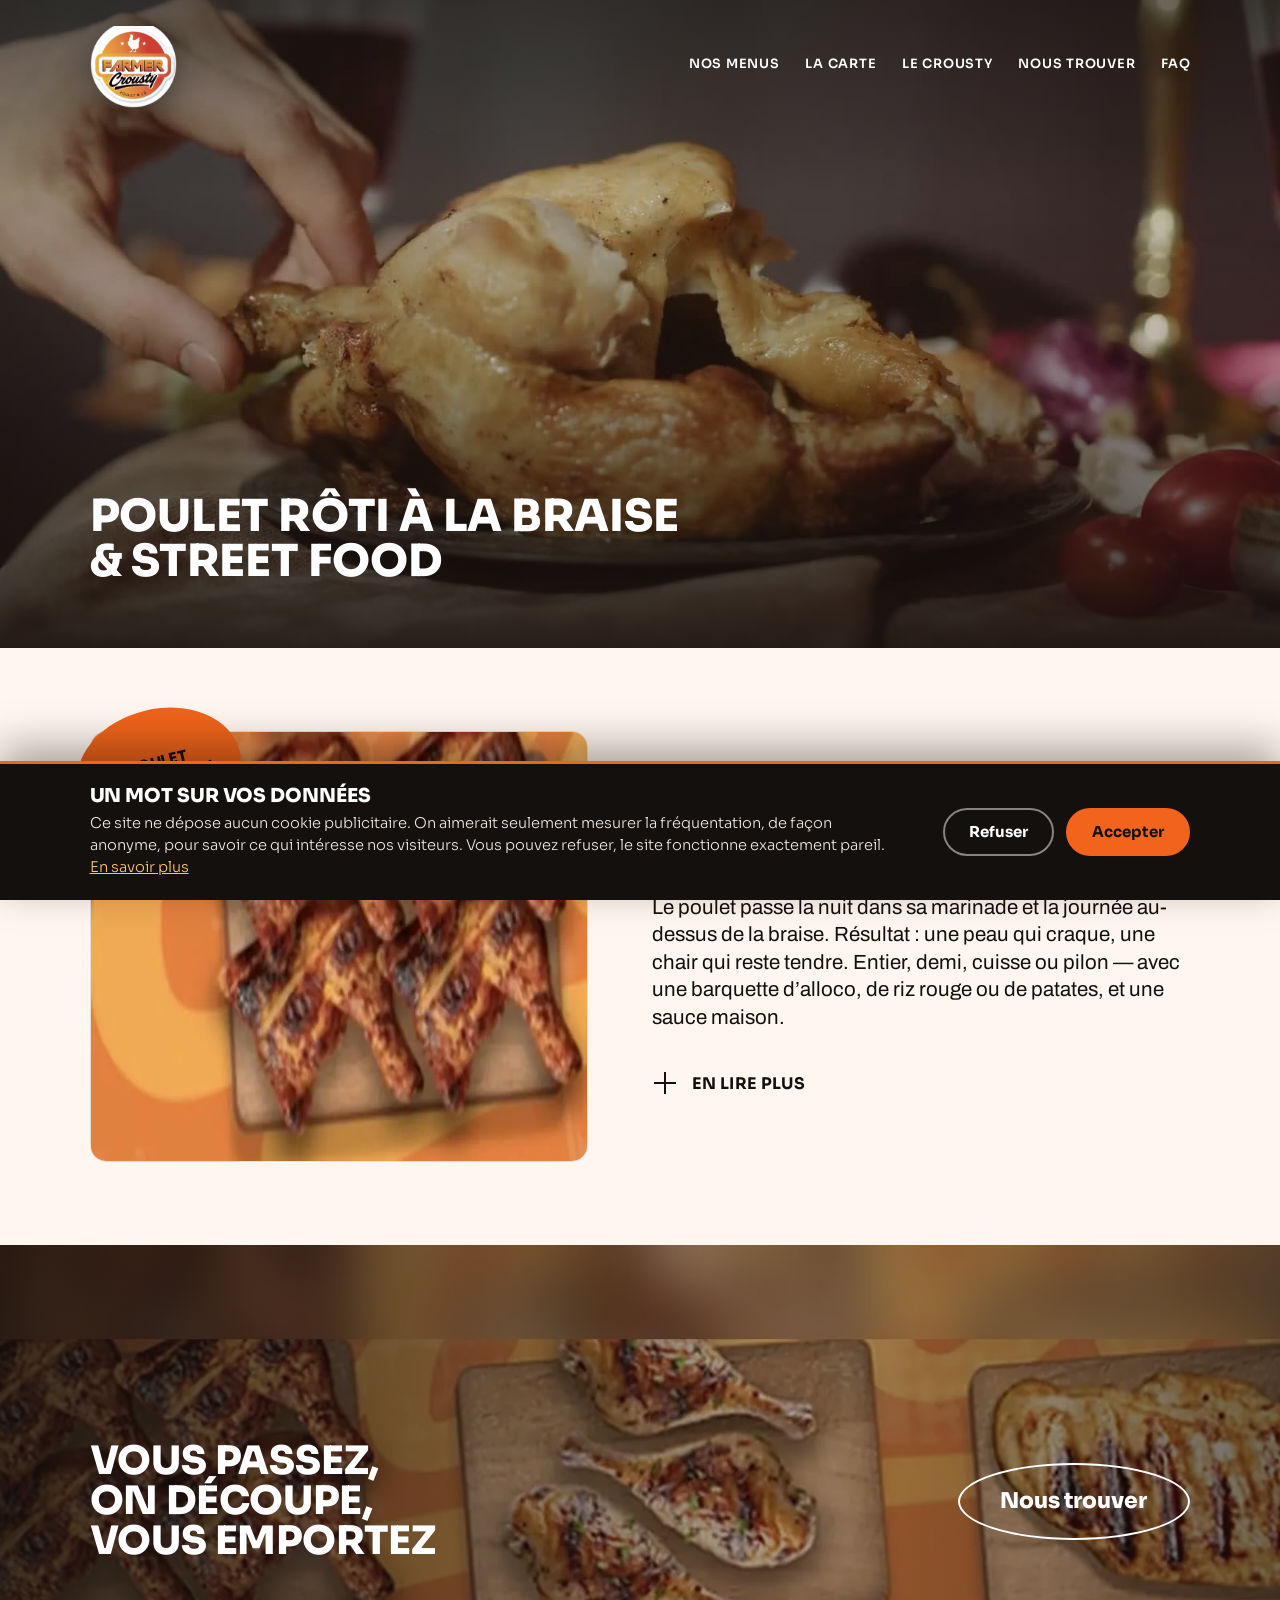
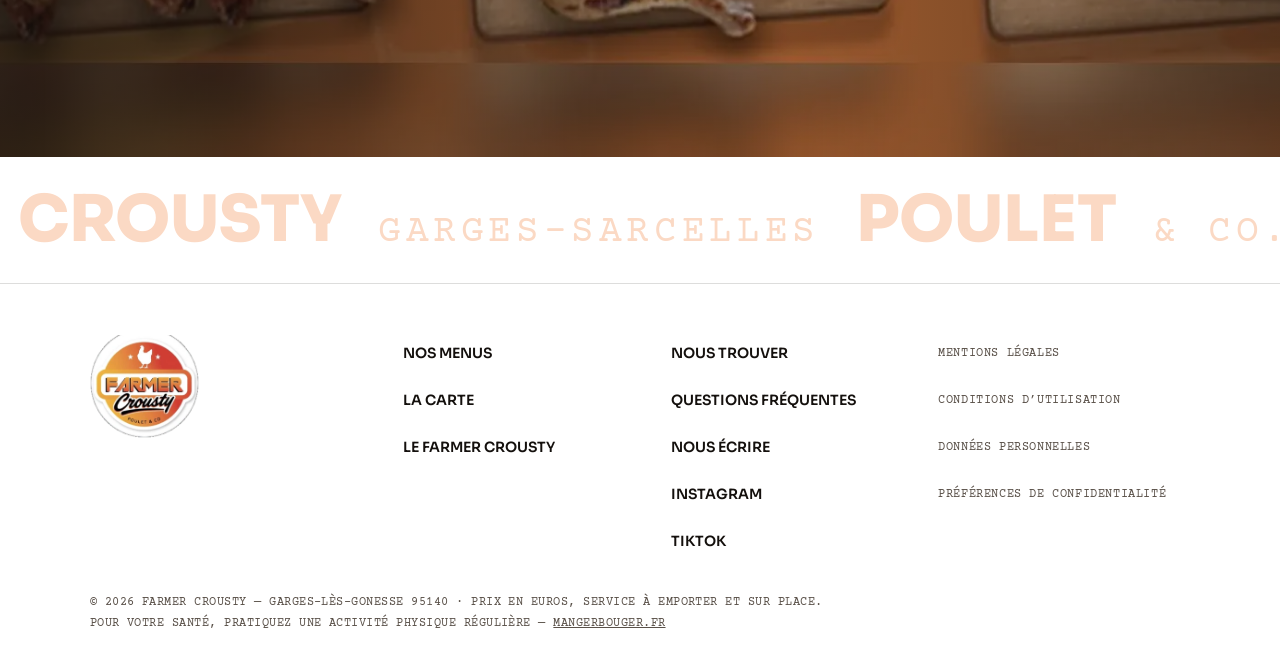
==== index.html @ 5b9a7286 "Add files via upload" ====
<!doctype html>
<html lang="fr">
<head>
<meta charset="utf-8">
<meta name="viewport" content="width=device-width, initial-scale=1, viewport-fit=cover">
<!-- toute ressource appelée en http est basculée en https automatiquement -->
<meta http-equiv="Content-Security-Policy" content="upgrade-insecure-requests">

<title>Farmer Crousty — Poulet rôti à la braise à Garges-Sarcelles</title>
<meta name="description" content="Poulet rôti à la braise, menus complets dès 7 €, tenders, alloco et sauces maison. À emporter et sur place, à la gare de Garges-Sarcelles.">
<link rel="canonical" href="https://gracedanieloba-cmyk.github.io/Farmer-Crousty/">
<meta name="robots" content="index, follow">
<meta name="theme-color" content="#F0641B">

<meta property="og:site_name" content="Farmer Crousty">
<meta property="og:title" content="Farmer Crousty — Poulet rôti à la braise à Garges-Sarcelles">
<meta property="og:description" content="Poulet rôti à la braise, menus complets dès 7 €, tenders, alloco et sauces maison. À emporter et sur place, à la gare de Garges-Sarcelles.">
<meta property="og:type" content="website">
<meta property="og:locale" content="fr_FR">
<meta property="og:url" content="https://gracedanieloba-cmyk.github.io/Farmer-Crousty/">
<meta property="og:image" content="https://gracedanieloba-cmyk.github.io/Farmer-Crousty/images/og-image.jpg">
<meta property="og:image:width" content="1200">
<meta property="og:image:height" content="630">
<meta property="og:image:alt" content="Poulet rôti à la braise, Farmer Crousty à Garges-Sarcelles">
<meta name="twitter:card" content="summary_large_image">
<meta name="twitter:title" content="Farmer Crousty — Poulet rôti à la braise à Garges-Sarcelles">
<meta name="twitter:description" content="Poulet rôti à la braise, menus complets dès 7 €, tenders, alloco et sauces maison. À emporter et sur place, à la gare de Garges-Sarcelles.">
<meta name="twitter:image" content="https://gracedanieloba-cmyk.github.io/Farmer-Crousty/images/og-image.jpg">

<link rel="icon" href="icons/favicon.ico" sizes="any">
<link rel="icon" type="image/png" sizes="32x32" href="icons/favicon-32.png">
<link rel="icon" type="image/png" sizes="16x16" href="icons/favicon-16.png">
<link rel="apple-touch-icon" href="icons/apple-touch-icon.png">
<link rel="manifest" href="site.webmanifest">

<link rel="preconnect" href="https://fonts.googleapis.com">
<link rel="preconnect" href="https://fonts.gstatic.com" crossorigin>
<link rel="preload" as="style" href="https://fonts.googleapis.com/css2?family=Sora:wght@200;300;400;500;600;700;800&family=Archivo:wght@400;500&family=Courier+Prime:wght@400;700&display=swap">
<link rel="stylesheet" href="https://fonts.googleapis.com/css2?family=Sora:wght@200;300;400;500;600;700;800&family=Archivo:wght@400;500&family=Courier+Prime:wght@400;700&display=swap">
<link rel="stylesheet" href="style.css">
<script type="application/ld+json">
{"@context":"https://schema.org","@type":"Restaurant",
"name":"Farmer Crousty","servesCuisine":"Poulet rôti, street food",
"url":"https://gracedanieloba-cmyk.github.io/Farmer-Crousty/","image":"https://gracedanieloba-cmyk.github.io/Farmer-Crousty/images/og-image.jpg",
"priceRange":"€","address":{"@type":"PostalAddress",
"streetAddress":"Avenue du Général de Gaulle","addressLocality":"Garges-lès-Gonesse",
"postalCode":"95140","addressCountry":"FR"},
"hasMenu":"https://gracedanieloba-cmyk.github.io/Farmer-Crousty/la-carte.html",
"sameAs":["https://www.instagram.com/farmer_crousty/",
"https://www.tiktok.com/@farmer_crousty"]}
</script>
</head>
<body>
<a class="skip" href="#haut">Aller au contenu</a>
<header class="head">
  <div class="wrap head-in">
    <a class="logo" href="#haut" aria-label="Farmer Crousty, accueil"><picture><source srcset="images/logo.webp" type="image/webp"><img src="images/logo.png" alt="Farmer Crousty — Poulet &amp; Co." width="235" height="220" loading="eager" decoding="async"></picture></a>
    <nav class="menu" id="menu">
      <a href="les-menus.html">Nos menus</a>
      <a href="la-carte.html">La carte</a>
      <a href="le-crousty.html">Le Crousty</a>
      <a href="nous-trouver.html">Nous trouver</a>
      <a href="faq.html">FAQ</a>
    </nav>
    <button class="burg" id="burg" type="button" aria-label="Ouvrir le menu" aria-expanded="false" aria-controls="menu">
      <span aria-hidden="true"></span><span aria-hidden="true"></span><span aria-hidden="true"></span>
    </button>
  </div>
</header><div id="haut"></div>
<section class="hero" id="top">
  <div class="hero-bg">
    <picture><source srcset="images/poster.webp" type="image/webp"><img src="images/poster.jpg" alt="Poulet rôti à la braise, servi sur une planche en bois" fetchpriority="high" width="1600" height="900" loading="eager" decoding="async"></picture>
    <!-- VIDÉO : remplacer par le fichier sous licence (la version actuelle est l'aperçu iStock, filigrané) -->
    <video autoplay muted loop playsinline preload="auto" poster="images/poster.jpg" aria-hidden="true" tabindex="-1">
      <source src="poulet.mp4" type="video/mp4">
    </video>
  </div>
  <div class="wrap hero-in">
    <h1>Poulet rôti à la braise<br>&amp; street food</h1>
  </div>
</section><!-- ====================== BLOC ORANGE ====================== -->
<section class="brandblock cream">
  <div class="wrap bb-in">
    <div class="bb-media">
      <span class="stick">Poulet<br>rôti maison</span>
      <picture><source srcset="images/quatre_cuisses.webp" type="image/webp"><img src="images/quatre_cuisses.jpg" alt="Quatre cuisses de poulet rôties sur la planche de découpe" width="780" height="431" loading="lazy" decoding="async"></picture>
    </div>
    <div class="bb-txt">
      <h2>Croustillant dehors,<br>fondant dedans.</h2>
      <p class="lede">Le poulet passe la nuit dans sa marinade et la journée au-dessus de la braise. Résultat : une peau qui craque, une chair qui reste tendre. Entier, demi, cuisse ou pilon — avec une barquette d’alloco, de riz rouge ou de patates, et une sauce maison.</p>
      <div class="lede bb-more" id="more">
        <p style="margin-top:14px">Ici, rien n’attend en vitrine chauffante : les broches tournent en continu et on ne découpe qu’au moment où vous arrivez. À côté de la broche, il y a tout le reste : les tenders panés, les nems et les briques maison, les saucisses grillées, et le Farmer Crousty — riz, poulet croustillant et sauce, le plat qui a donné son nom à la maison. On sert à emporter, midi et soir, juste à la sortie du RER.</p>
      </div>
      <button class="plus" id="morebtn" aria-expanded="false" aria-controls="more">
        <svg width="26" height="26" viewBox="0 0 26 26" fill="none" stroke="currentColor" stroke-width="2"><path d="M13 2v22M2 13h22"/></svg>
        <span>En lire plus</span>
      </button>
    </div>
  </div>
</section>
<!-- ====================== BANDEAU PHOTO ====================== -->
<section class="strip">
  <div class="strip-bg"><picture><source srcset="images/band.webp" type="image/webp"><img src="images/band.jpg" alt="Cuisses de poulet rôties alignées sur la planche" width="1920" height="560" loading="lazy" decoding="async"></picture></div>
  <div class="wrap strip-in">
    <h2>Vous passez,<br>on découpe,<br>vous emportez</h2>
    <a class="ell ell-w" href="nous-trouver.html">Nous trouver</a>
  </div>
</section>
<!-- ====================== BANDEAU PÂLE ====================== -->
<div class="wtick" aria-hidden="true">
  <div class="wtick-t">
    <span>Crousty</span><span class="m">Garges-Sarcelles</span><span>Poulet</span><span class="m">&amp; Co.</span>
    <span>Crousty</span><span class="m">Garges-Sarcelles</span><span>Poulet</span><span class="m">&amp; Co.</span>
  </div>
</div>
<!-- ====================== PIED DE PAGE ====================== -->
<footer>
  <div class="wrap">
    <div class="foot">
      <div class="foot-logo">
        <picture><source srcset="images/logo.webp" type="image/webp"><img src="images/logo.png" alt="Farmer Crousty — Poulet &amp; Co." width="235" height="220" loading="eager" decoding="async"></picture>
      </div>
      <nav class="fcol" aria-label="La carte">
        <a href="les-menus.html">Nos menus</a>
        <a href="la-carte.html">La carte</a>
        <a href="le-crousty.html">Le Farmer Crousty</a>
      </nav>
      <nav class="fcol" aria-label="Informations pratiques">
        <a href="nous-trouver.html">Nous trouver</a>
        <a href="faq.html">Questions fréquentes</a>
        <a href="contact.html">Nous écrire</a>
        <a href="https://www.instagram.com/farmer_crousty/" target="_blank" rel="noopener">Instagram</a>
        <a href="https://www.tiktok.com/@farmer_crousty" target="_blank" rel="noopener">TikTok</a>
      </nav>
      <nav class="fcol small" aria-label="Informations légales">
        <a href="mentions-legales.html">Mentions légales</a>
        <a href="cgu.html">Conditions d’utilisation</a>
        <a href="confidentialite.html">Données personnelles</a>
        <button type="button" class="linkish" id="cookie-reopen">Préférences de confidentialité</button>
      </nav>
    </div>
    <p class="legal">
      © <span id="yr">2026</span> Farmer Crousty — Garges-lès-Gonesse 95140 · Prix en euros, service à emporter et sur place.<br>
      Pour votre santé, pratiquez une activité physique régulière — <a href="https://www.mangerbouger.fr" target="_blank" rel="noopener">mangerbouger.fr</a>
    </p>
  </div>
</footer>

<!-- ====================== BANDEAU COOKIES ====================== -->
<div class="cookies" id="cookies" role="dialog" aria-modal="false"
     aria-labelledby="cookies-titre" aria-describedby="cookies-texte" hidden>
  <div class="cookies-in">
    <div>
      <h2 id="cookies-titre">Un mot sur vos données</h2>
      <p id="cookies-texte">Ce site ne dépose aucun cookie publicitaire. On aimerait seulement mesurer la fréquentation, de façon anonyme, pour savoir ce qui intéresse nos visiteurs. Vous pouvez refuser, le site fonctionne exactement pareil. <a href="confidentialite.html">En savoir plus</a></p>
    </div>
    <div class="cookies-btns">
      <button type="button" class="ck ck-no" id="cookie-refuse">Refuser</button>
      <button type="button" class="ck ck-yes" id="cookie-accept">Accepter</button>
    </div>
  </div>
</div>

<script>
(function(){
  'use strict';

  /* ---------------------------------------------------------- menu mobile */
  var burg=document.getElementById('burg'),menu=document.getElementById('menu');
  function setMenu(open){
    if(!menu||!burg)return;
    menu.classList.toggle('open',open);
    burg.setAttribute('aria-expanded',open?'true':'false');
    burg.setAttribute('aria-label',open?'Fermer le menu':'Ouvrir le menu');
  }
  if(burg&&menu){
    burg.addEventListener('click',function(e){
      e.preventDefault();e.stopPropagation();
      setMenu(!menu.classList.contains('open'));
    });
    menu.addEventListener('click',function(e){ if(e.target.closest('a')){setMenu(false);} });
    document.addEventListener('click',function(e){
      if(menu.classList.contains('open')&&!menu.contains(e.target)&&!burg.contains(e.target)){setMenu(false);}
    });
    document.addEventListener('keydown',function(e){ if(e.key==='Escape'){setMenu(false);} });
    window.addEventListener('pageshow',function(){setMenu(false);});
  }

  /* ------------------------------------------------- en-tête au défilement */
  var head=document.querySelector('.head');
  if(head){
    var onScroll=function(){ head.classList.toggle('stuck',(window.scrollY||window.pageYOffset)>12); };
    onScroll();
    window.addEventListener('scroll',onScroll,{passive:true});
  }

  /* ----------------------------------------------------- « en lire plus » */
  var mb=document.getElementById('morebtn'),mo=document.getElementById('more');
  if(mb&&mo){
    mb.addEventListener('click',function(){
      var o=mo.classList.toggle('open');
      mb.setAttribute('aria-expanded',o?'true':'false');
      mb.querySelector('span').textContent=o?'Réduire':'En lire plus';
    });
  }

  /* -------------------------------------------------- onglets des horaires */
  var tabs=[].slice.call(document.querySelectorAll('[role="tab"]'));
  tabs.forEach(function(t){
    t.addEventListener('click',function(){
      tabs.forEach(function(o){
        var on=o===t;
        o.setAttribute('aria-selected',on?'true':'false');
        var p=document.getElementById(o.getAttribute('aria-controls'));
        if(p){p.hidden=!on;}
      });
    });
  });
  var d=new Date().getDay();
  var li=document.querySelector('.hrs li[data-day="'+d+'"]');
  if(li){
    li.classList.add('now');
    var panel=li.closest('.panel');
    if(panel&&panel.hidden){
      var tb=document.getElementById(panel.getAttribute('aria-labelledby'));
      if(tb){tb.click();}
    }
  }

  /* ---------------------------------------------------- carte Google Maps */
  var gmap=document.getElementById('gmap');
  if(gmap){
    var loaded=false;
    gmap.addEventListener('load',function(){loaded=true;gmap.hidden=false;});
    setTimeout(function(){ if(!loaded){gmap.hidden=true;} },6000);
  }

  /* ------------------------------------------------------------- l'année */
  ['yr','maj','maj2'].forEach(function(id){
    var e=document.getElementById(id);
    if(e){e.textContent=new Date().getFullYear();}
  });

  /* ================================================= consentement & audience
     Le stockage peut être refusé (navigation privée, réglages) : tout est
     protégé, et en cas d'échec on se contente de ne pas activer la mesure. */
  var KEY='fc-consent';
  function readConsent(){ try{return localStorage.getItem(KEY);}catch(e){return null;} }
  function writeConsent(v){ try{localStorage.setItem(KEY,v);}catch(e){} }

  function loadAnalytics(){
    if(document.getElementById('fc-analytics'))return;
    /* AUDIENCE : Plausible, sans cookie et sans donnée personnelle.
       Remplacez la valeur de data-domain par votre domaine réel.
       Pour Matomo, remplacez ce bloc par le code fourni par Matomo. */
    var s=document.createElement('script');
    s.id='fc-analytics';
    s.defer=true;
    s.setAttribute('data-domain','VOTRE-DOMAINE');
    s.src='https://plausible.io/js/script.js';
    document.head.appendChild(s);
  }

  var banner=document.getElementById('cookies');
  function showBanner(){ if(banner){banner.hidden=false;} }
  function hideBanner(){ if(banner){banner.hidden=true;} }

  var choice=readConsent();
  if(choice==='oui'){ loadAnalytics(); }
  else if(choice!=='non'){ showBanner(); }

  var acc=document.getElementById('cookie-accept'),
      ref=document.getElementById('cookie-refuse'),
      reo=document.getElementById('cookie-reopen');
  if(acc){acc.addEventListener('click',function(){writeConsent('oui');hideBanner();loadAnalytics();});}
  if(ref){ref.addEventListener('click',function(){writeConsent('non');hideBanner();});}
  if(reo){reo.addEventListener('click',function(){showBanner();banner.scrollIntoView({block:'nearest'});});}

  /* ============================================ pré-chargement des pages
     Au survol ou au premier contact du doigt, la page visée est récupérée
     en avance : le clic paraît instantané. */
  var done={};
  function prefetch(href){
    if(!href||done[href])return;
    if(href.indexOf('http')===0||href.indexOf('#')===0||href.indexOf('mailto')===0)return;
    done[href]=true;
    var l=document.createElement('link');
    l.rel='prefetch'; l.href=href; l.as='document';
    document.head.appendChild(l);
  }
  ['mouseover','touchstart','focusin'].forEach(function(ev){
    document.addEventListener(ev,function(e){
      var a=e.target.closest&&e.target.closest('a[href]');
      if(a&&a.origin===location.origin){prefetch(a.getAttribute('href'));}
    },{passive:true,capture:true});
  });

  /* ==================================================== formulaire de contact */
  var form=document.getElementById('contact-form');
  if(form){
    var start=document.getElementById('form-start');
    if(start){start.value=String(Date.now());}

    var counter=document.getElementById('compteur'),
        msg=document.getElementById('message');
    if(counter&&msg){
      var count=function(){ counter.textContent=msg.value.length+' / 1500 caractères'; };
      msg.addEventListener('input',count); count();
    }

    var RULES={
      nom:      {test:function(v){return v.trim().length>=2;},        msg:'Indiquez votre nom, au moins deux caractères.'},
      email:    {test:function(v){return /^[^\s@]+@[^\s@]+\.[a-z]{2,}$/i.test(v.trim());}, msg:'Cette adresse e-mail ne semble pas valide.'},
      tel:      {test:function(v){return v.trim()===''||/^[0-9 +().\-]{6,25}$/.test(v.trim());}, msg:'Ce numéro ne semble pas valide.'},
      message:  {test:function(v){return v.trim().length>=10;},       msg:'Votre message est un peu court : dix caractères au minimum.'}
    };

    function setError(id,text){
      var field=document.getElementById(id),
          box=document.getElementById('err-'+id);
      if(!field||!box)return;
      if(text){
        box.textContent=text; box.hidden=false;
        field.setAttribute('aria-invalid','true');
        field.classList.add('invalid');
      }else{
        box.hidden=true; box.textContent='';
        field.removeAttribute('aria-invalid');
        field.classList.remove('invalid');
      }
    }

    Object.keys(RULES).forEach(function(id){
      var f=document.getElementById(id);
      if(!f)return;
      f.addEventListener('blur',function(){
        setError(id, RULES[id].test(f.value)?'':RULES[id].msg);
      });
      f.addEventListener('input',function(){
        if(f.classList.contains('invalid')&&RULES[id].test(f.value)){setError(id,'');}
      });
    });

    var rgpd=document.getElementById('rgpd');
    if(rgpd){
      rgpd.addEventListener('change',function(){
        var box=document.getElementById('err-rgpd');
        if(rgpd.checked&&box){box.hidden=true;}
      });
    }

    form.addEventListener('submit',function(e){
      var first=null, ok=true;
      Object.keys(RULES).forEach(function(id){
        var f=document.getElementById(id);
        if(!f)return;
        var good=RULES[id].test(f.value);
        setError(id, good?'':RULES[id].msg);
        if(!good){ok=false; if(!first){first=f;}}
      });

      var box=document.getElementById('err-rgpd');
      if(rgpd&&!rgpd.checked){
        ok=false;
        if(box){box.textContent='Merci de cocher cette case pour qu’on puisse vous répondre.';box.hidden=false;}
        if(!first){first=rgpd;}
      }else if(box){box.hidden=true;}

      var st=document.getElementById('form-status');
      if(!ok){
        e.preventDefault();
        if(st){
          st.textContent='Le formulaire n’a pas pu être envoyé : vérifiez les champs signalés ci-dessus.';
          st.hidden=false;
        }
        if(first){first.focus();}
        return;
      }

      /* anti-spam, une fois les champs valides : champ piège rempli,
         ou formulaire expédié en moins de trois secondes */
      var hp=document.getElementById('site-web');
      var tooFast=start&&(Date.now()-Number(start.value)<3000);
      if((hp&&hp.value!=='')||tooFast){
        e.preventDefault();
        if(start){start.value=String(Date.now()-3100);}
        if(st){
          st.textContent='Envoi interrompu par la protection anti-spam. Patientez deux secondes et cliquez à nouveau.';
          st.hidden=false;
        }
        return;
      }
      if(st){st.hidden=true;}
    });
  }
})();
</script>

</body>
</html>
---- style.css ----
/* ==========================================================================
   FARMER CROUSTY — Poulet & Co. — Gare de Garges-Sarcelles (95140)
   Système de mise en page calqué sur kozy.fr :
   une couleur de marque en aplat, du blanc, des photos plein cadre,
   des titres capitales très serrés (interligne 1.02), du corps de texte
   en graisse fine 18px/1.25, des boutons ellipses et des bandeaux défilants.
   --------------------------------------------------------------------------
   POLICE — Kozy utilise MADE Outer Sans (police commerciale, non libre).
   On utilise ici Sora, l'équivalent gratuit le plus proche.
   Pour passer à MADE Outer Sans après achat de la licence :
   décommenter le bloc @font-face ci-dessous et remplacer la valeur de --ff.
   --------------------------------------------------------------------------
   @font-face{font-family:"Outer";src:url("fonts/MADE-Outer-Sans-Bold.woff2") format("woff2");font-weight:700 800;font-display:swap}
   @font-face{font-family:"Outer";src:url("fonts/MADE-Outer-Sans-Medium.woff2") format("woff2");font-weight:500 600;font-display:swap}
   @font-face{font-family:"Outer";src:url("fonts/MADE-Outer-Sans-Regular.woff2") format("woff2");font-weight:400;font-display:swap}
   @font-face{font-family:"Outer";src:url("fonts/MADE-Outer-Sans-Thin.woff2") format("woff2");font-weight:200 300;font-display:swap}
   ========================================================================== */

:root{
  /* couleur de marque : l'orange du flyer, dans le rôle du bleu #005CB9 de Kozy */
  --brand:#F0641B;
  --brand-deep:#C9450A;
  /* l'orange de marque ne passe pas le contraste en petit corps sur fond clair :
     ce brun-orange le remplace partout où le texte est petit (ratio 4,8:1) */
  --brand-text:#C9450A;
  --muted:#5A5149;      /* gris chaud lisible pour les mentions secondaires */
  --ink:#14100D;
  --white:#FFFFFF;
  --tint:#FBD9C4;      /* orange très pâle, pour le bandeau de bas de page */
  --cream:#FFF6EF;     /* crème chaude : la surface calme du site */
  --sand:#E9DCD1;      /* filets et contours discrets */
  --hair:rgba(20,16,13,.14);

  --ff:'Sora',-apple-system,'Segoe UI',Roboto,'Helvetica Neue',Arial,sans-serif;
  --mono:'Courier Prime','Courier New',Courier,monospace;
  /* police des chapôs : une grotesque plus large que Sora, pour la voix de la maison */
  --lede-ff:'Archivo',-apple-system,'Segoe UI',Roboto,Arial,sans-serif;

  --max:1512px;
  --gut:clamp(20px,7vw,100px);

  /* échelle typographique relevée sur kozy.fr à 1440px */
  --h1:clamp(29px,3.45vw,49px);
  --h2:clamp(28px,3.06vw,44px);
  --h3:clamp(24px,2.7vw,39px);
  --body:clamp(16px,1.25vw,18px);
  --btn:clamp(16px,1.7vw,24px);
}

*{box-sizing:border-box}
html{scroll-behavior:smooth}
@media(prefers-reduced-motion:reduce){html{scroll-behavior:auto}}

body{
  margin:0;
  background:var(--white);
  color:var(--ink);
  font-family:var(--ff);
  font-weight:300;
  font-size:var(--body);
  line-height:1.25;
  -webkit-font-smoothing:antialiased;
  overflow-x:hidden;
}
img{max-width:100%;display:block}
a{color:inherit}
h1,h2,h3,h4{margin:0;font-weight:800;text-transform:uppercase;line-height:1.02;letter-spacing:-.005em}
h1{font-size:var(--h1)}
h2{font-size:var(--h2)}
h3{font-size:var(--h3)}
p{margin:0}
:focus-visible{outline:3px solid var(--ink);outline-offset:3px}

.wrap{width:100%;max-width:var(--max);margin-inline:auto;padding-inline:var(--gut)}
.lede{
  font-family:var(--lede-ff);
  font-weight:400;
  font-size:clamp(18px,1.6vw,23px);
  line-height:1.34;
  letter-spacing:0;
  max-width:52ch;
}

/* ---------- bouton ellipse (la signature Kozy : border-radius 100%) ---------- */
.ell{
  display:inline-block;text-align:center;text-decoration:none;
  font-weight:800;font-size:var(--btn);line-height:1.02;
  padding:clamp(18px,2vw,27px) clamp(30px,3.2vw,46px);
  border:2px solid currentColor;border-radius:100%;
  transition:background-color .25s ease,color .25s ease,transform .25s ease;
}
@media(hover:hover){.ell:hover{transform:scale(1.04)}}
.ell-w{color:var(--white)}
.ell-w:hover{background:var(--white);color:var(--brand)}
.ell-b{color:var(--brand-text)}
.ell-b:hover{background:var(--brand);color:var(--ink)}
.ell-solid{background:var(--brand);border-color:var(--brand);color:var(--ink)}
.ell-solid:hover{background:var(--ink);border-color:var(--ink);color:var(--white)}
.ell-ink{background:var(--ink);border-color:var(--ink);color:var(--white)}
.ell-ink:hover{background:var(--brand);border-color:var(--brand)}

/* ---------- lien « + EN LIRE PLUS » ---------- */
.plus{
  display:inline-flex;align-items:center;gap:14px;margin-top:30px;
  min-height:44px;padding-block:8px;
  text-decoration:none;font-weight:700;font-size:clamp(15px,1.25vw,18px);
  text-transform:uppercase;letter-spacing:.02em;
  background:none;border:0;cursor:pointer;padding:0;font-family:inherit;color:inherit;
}
.plus svg{flex:none;transition:transform .3s ease}
.plus:hover svg{transform:rotate(90deg)}

@keyframes slide{from{transform:translateX(0)}to{transform:translateX(-50%)}}
@media(prefers-reduced-motion:reduce){.wtick-t{animation:none}}

/* ==========================================================================
   EN-TÊTE
   ========================================================================== */
.head{position:absolute;left:0;right:0;z-index:50;padding-block:26px;padding-top:calc(26px + env(safe-area-inset-top,0px))}
.head-in{display:flex;align-items:center;gap:30px}
.logo{display:block;text-decoration:none;margin-right:auto;line-height:0}
.logo img{height:clamp(60px,6.4vw,94px);width:auto;filter:drop-shadow(0 6px 16px rgba(0,0,0,.4))}
.menu{display:flex;gap:clamp(16px,2vw,34px)}
.menu a{
  text-decoration:none;color:var(--white);font-weight:600;
  font-size:clamp(12px,1vw,14px);text-transform:uppercase;letter-spacing:.06em;
  padding-bottom:3px;border-bottom:2px solid transparent;
}
@media(hover:hover){.menu a:hover{border-color:var(--white)}}
/* bouton menu : 48x48 de zone tactile, trois barres qui se croisent à l'ouverture */
.burg{
  display:none;position:relative;flex:none;
  width:48px;height:48px;padding:0;margin-right:-10px;
  background:none;border:0;color:var(--white);cursor:pointer;
  touch-action:manipulation;-webkit-tap-highlight-color:transparent;
}
.burg span{
  position:absolute;left:12px;width:24px;height:2.4px;border-radius:3px;
  background:currentColor;
  transition:transform .26s ease,opacity .18s ease;
}
.burg span:nth-child(1){top:16px}
.burg span:nth-child(2){top:23px}
.burg span:nth-child(3){top:30px}
.burg[aria-expanded="true"] span:nth-child(1){transform:translateY(7px) rotate(45deg)}
.burg[aria-expanded="true"] span:nth-child(2){opacity:0}
.burg[aria-expanded="true"] span:nth-child(3){transform:translateY(-7px) rotate(-45deg)}
.burg:active span{background:var(--brand)}
@media(prefers-reduced-motion:reduce){.burg span{transition:none}}

@media(max-width:1080px){
  /* en-tête fixe : sur l'ancienne version il défilait avec la page, et dès
     qu'on avait fait défiler un peu, le bouton n'était plus sur l'écran. */
  .head{
    position:fixed;top:0;left:0;right:0;z-index:70;
    padding-block:12px;
    padding-top:calc(12px + env(safe-area-inset-top,0px));
    background:transparent;
    transition:background-color .25s ease;
    isolation:isolate;
    transform:translateZ(0);
  }
  .head.solid,.head.stuck{background:var(--ink)}
  .head .logo img{height:52px;filter:none}
  body.inner{padding-top:calc(76px + env(safe-area-inset-top,0px))}
  .menu{
    display:none;position:absolute;top:100%;left:var(--gut);right:var(--gut);
    flex-direction:column;gap:0;background:var(--brand);border-radius:16px;padding:8px 22px 16px;
  }
  .menu.open{display:flex}
  .menu a{padding:16px 0;min-height:48px;display:flex;align-items:center;border-bottom:1px solid rgba(255,255,255,.25);font-size:16px}
  .menu a:last-child{border-bottom:0}
  .burg{display:block}
  .menu{box-shadow:0 18px 40px rgba(0,0,0,.3)}
}

/* ==========================================================================
   HERO
   ========================================================================== */
.hero{position:relative;min-height:clamp(480px,72vh,730px);display:flex;align-items:flex-end;overflow:hidden}
.hero-bg{position:absolute;inset:0;background:var(--ink);pointer-events:none}
.hero-bg img,.hero-bg video{
  position:absolute;inset:0;width:100%;height:100%;
  object-fit:cover;object-position:center 46%;
}
.hero-bg video{z-index:1}
/* si le visiteur a réduit les animations, on garde l'image fixe */
@media(prefers-reduced-motion:reduce){.hero-bg video{display:none}}
.hero-bg::after{
  content:"";position:absolute;inset:0;z-index:2;
  background:linear-gradient(180deg,rgba(20,16,13,.52) 0%,rgba(20,16,13,.08) 30%,rgba(20,16,13,.2) 56%,rgba(20,16,13,.8) 100%);
}
.hero-in{position:relative;z-index:3;padding-block:0 clamp(40px,5vw,74px);width:100%}
.hero h1{color:var(--white)}

/* ==========================================================================
   BLOC ORANGE PLEIN
   ========================================================================== */
.brandblock{background:var(--brand);color:var(--ink);padding-block:clamp(56px,6.5vw,96px)}
.brandblock.cream{background:var(--cream);color:var(--ink)}
.brandblock.cream .bb-txt :is(h1,h2){color:var(--ink)}
.brandblock.cream .stick{background:var(--brand);color:var(--ink)}
.brandblock.cream .bb-media img{border:1px solid var(--sand)}
.brandblock.dark{background:var(--ink);color:rgba(255,246,239,.82)}
.brandblock.dark .plist li{border-color:rgba(255,246,239,.16)!important}
.brandblock.dark .plist .fill{border-color:rgba(255,246,239,.24)!important}
.brandblock.dark .plist .v{color:var(--brand)}
.brandblock.dark .plist .n{color:var(--white)}
.bb-in{display:grid;grid-template-columns:minmax(0,1fr) minmax(0,1.08fr);gap:clamp(30px,5vw,80px);align-items:center}
.bb-media{position:relative}
.bb-media img{border-radius:16px;width:100%}
.stick{
  position:absolute;z-index:3;top:-22px;left:-14px;
  width:clamp(120px,13vw,186px);aspect-ratio:1.35/1;
  background:var(--white);border-radius:100%;
  display:grid;place-content:center;text-align:center;
  transform:rotate(-14deg);
  font-weight:800;text-transform:uppercase;line-height:1.05;
  font-size:clamp(12px,1.15vw,17px);color:var(--brand-text);
}
.bb-txt :is(h1,h2){color:var(--white)}
.bb-txt .lede{margin-top:26px}
.bb-more{display:none;margin-top:14px}
.bb-more.open{display:block}
@media(max-width:900px){.bb-in{grid-template-columns:1fr}.bb-media{max-width:440px;margin-inline:auto}.stick{left:0}}

/* ==========================================================================
   BANDEAU VIDÉO DE SECTION
   ========================================================================== */
.vhead{
  position:relative;overflow:hidden;background:var(--ink);
  padding-block:clamp(56px,7vw,108px);
  margin-bottom:clamp(30px,3.6vw,52px);
}
.vhead-bg{position:absolute;inset:0;pointer-events:none}
.vhead-bg img,.vhead-bg video{
  position:absolute;inset:0;width:100%;height:100%;
  object-fit:cover;object-position:center 56%;
}
.vhead-bg video{z-index:1}
@media(prefers-reduced-motion:reduce){.vhead-bg video{display:none}}
.vhead-bg::after{
  content:"";position:absolute;inset:0;z-index:2;
  background:linear-gradient(90deg,rgba(20,16,13,.9) 0%,rgba(20,16,13,.72) 46%,rgba(20,16,13,.42) 100%);
}
.vhead-in{position:relative;z-index:3}
.vhead .sec-h :is(h1,h2){color:var(--white)}
.vhead .sec-h .lede{color:rgba(255,246,239,.88)}
.sec.sec-flush{padding-top:0}

/* ==========================================================================
   TITRE DE SECTION
   ========================================================================== */
.sec{padding-block:clamp(48px,5.5vw,84px);scroll-margin-top:20px}
.sec-h :is(h1,h2){color:var(--ink)}
.sec-h .lede{margin-top:20px}

/* ==========================================================================
   CARROUSEL DE GRANDES CARTES (les menus)
   ========================================================================== */
.rail{
  display:flex;gap:20px;margin-top:clamp(28px,3.4vw,46px);
  overflow-x:auto;scroll-snap-type:x mandatory;
  padding-bottom:14px;padding-inline:var(--gut);
  scrollbar-width:thin;scrollbar-color:var(--brand) transparent;
}
.rail::-webkit-scrollbar{height:6px}
.rail::-webkit-scrollbar-thumb{background:var(--brand);border-radius:99px}
.card{
  flex:0 0 min(390px,76vw);scroll-snap-align:start;
  border-radius:16px;border:1px solid var(--brand);overflow:hidden;
  display:flex;flex-direction:column;padding:40px 20px 34px;
  min-height:clamp(520px,54vw,734px);
  text-align:center;position:relative;
}
.card.fill{background:var(--brand);border-color:var(--brand);color:var(--ink)}
.card.fill .ell{color:var(--ink)}
.card.fill .ell:hover{background:var(--ink);color:var(--white)}
.card.fill h3{color:var(--white)}
.card.line{background:var(--cream);border-color:var(--sand);color:var(--ink)}
.card.dark{background:var(--ink);border-color:var(--ink);color:var(--cream)}
.card.dark h3{color:var(--white)}
.card h3{margin-bottom:6px}
.card .sub{font-family:var(--mono);font-size:13px;letter-spacing:.14em;text-transform:uppercase;margin-top:10px}
.card.fill .sub{color:var(--ink)}
.card-img{margin:auto 0;padding-block:22px}
.card-img span{display:block;background:var(--white);border-radius:14px;padding:9px;border:1px solid rgba(20,16,13,.08)}
.card-img img{border-radius:8px;margin-inline:auto;max-height:clamp(170px,21vw,272px);width:auto;object-fit:cover}
.card .ell{margin-top:auto;align-self:center}

/* ==========================================================================
   CARTES À JOUER (la carte)
   ========================================================================== */
.deck{position:relative;margin-top:clamp(26px,3vw,40px);display:flex;justify-content:center;align-items:center;gap:0;flex-wrap:wrap}
.pcard{
  position:relative;width:min(330px,84vw);aspect-ratio:5/7;border-radius:22px;
  padding:26px 36px;display:flex;flex-direction:column;align-items:center;text-align:center;
  box-shadow:0 22px 50px rgba(20,16,13,.22);
}
.pcard.d1{background:var(--cream);border:2px solid var(--sand);color:var(--ink);transform:rotate(-7deg);z-index:1;margin-right:-12px}
.pcard.d2{background:var(--brand);color:var(--ink);transform:rotate(4deg);z-index:3}
.pcard.d3{background:var(--cream);border:2px solid var(--sand);color:var(--ink);transform:rotate(-3deg);z-index:2;margin-left:-12px}
.pcard .mark{position:absolute;font-weight:800;font-size:22px;line-height:1}
.pcard .mark.tl{top:16px;left:18px}
.pcard .mark.br{bottom:16px;right:18px;transform:rotate(180deg)}
.pcard h3{font-size:clamp(22px,2.1vw,30px);margin-top:34px;letter-spacing:.06em}
.pcard .pc-txt{font-family:var(--mono);font-size:13px;line-height:1.55;margin-top:18px}
.pcard.d2 .ell{color:var(--ink)}
.pcard.d2 .ell:hover{background:var(--ink);color:var(--white)}
.pcard .ell{margin-top:auto;font-size:clamp(15px,1.3vw,19px);padding:16px 26px}
@media(max-width:900px){
  .deck{flex-direction:column;gap:22px}
  .pcard,.pcard.d1,.pcard.d2,.pcard.d3{transform:none;margin:0;width:min(330px,88vw)}
}

/* ==========================================================================
   ARDOISE DE PRIX
   ========================================================================== */
.slates{display:grid;grid-template-columns:repeat(2,minmax(0,1fr));gap:clamp(26px,3.4vw,56px);margin-top:clamp(30px,3.4vw,50px)}
.slate h4{font-size:clamp(19px,1.6vw,23px);color:var(--ink);padding-bottom:14px;border-bottom:2px solid var(--brand)}
.plist{list-style:none;margin:0;padding:0}
.plist li{display:flex;align-items:baseline;gap:12px;padding:13px 0;border-bottom:1px solid var(--hair)}
.plist li:last-child{border-bottom:0}
.plist .n{font-weight:500}
.plist .n em{display:block;font-style:normal;font-weight:300;font-size:14px;color:var(--muted);margin-top:3px}
.plist .fill{flex:1;min-width:10px;border-bottom:1px dotted var(--hair);transform:translateY(-4px)}
.plist .v{font-family:var(--mono);font-weight:700;font-size:15px;white-space:nowrap;letter-spacing:.02em}
@media(max-width:760px){.slates{grid-template-columns:1fr}}

/* ==========================================================================
   NOUS TROUVER
   ========================================================================== */
.switch{
  display:flex;margin-top:clamp(26px,3vw,40px);max-width:760px;margin-inline:auto;
  border:2px solid var(--brand);border-radius:100px;overflow:hidden;background:var(--white);
}
.switch button{
  flex:1;border:0;cursor:pointer;background:transparent;color:var(--brand-text);
  font-family:inherit;font-weight:700;font-size:clamp(13px,1.15vw,16px);
  text-transform:uppercase;letter-spacing:.06em;padding:17px 12px;border-radius:100px;
  transition:background-color .25s,color .25s;
}
.switch button[aria-selected="true"]{background:var(--brand);color:var(--ink)}
.panel[hidden]{display:none}
.shop{display:grid;grid-template-columns:repeat(3,minmax(0,1fr));gap:clamp(24px,3vw,48px);margin-top:clamp(34px,4vw,56px);text-align:center}
.shop-col h4{font-size:clamp(20px,1.9vw,27px);color:var(--ink);margin-top:18px}
/* adresse de l'établissement : en Sora, plus lisible que la machine à écrire */
.addr{font-family:var(--ff);font-weight:500;font-size:clamp(15px,1.3vw,17px);letter-spacing:0;line-height:1.5;margin-top:12px;text-transform:none}
.addr strong{display:block;font-weight:700;color:var(--brand-text)}
.pill{
  display:inline-flex;align-items:center;gap:8px;margin-top:14px;
  border:1px solid var(--brand-text);color:var(--brand-text);border-radius:100px;padding:7px 15px;
  font-family:var(--mono);font-size:12px;letter-spacing:.06em;text-transform:uppercase;text-decoration:none;
}
.pill:hover{background:var(--brand);color:var(--white)}
.ill{margin-inline:auto;max-width:260px}
.hrs{list-style:none;margin:18px 0 0;padding:0;text-align:left;max-width:340px;margin-inline:auto}
.hrs li{display:flex;justify-content:space-between;gap:16px;padding:10px 0;border-bottom:1px solid var(--hair);font-size:15px}
.hrs li b{font-weight:600}
.hrs li span{font-family:var(--mono);font-size:14px}
.hrs li.now{color:var(--brand-text)}
@media(max-width:860px){.shop{grid-template-columns:1fr;gap:42px}}

.mapbox{
  position:relative;margin-top:clamp(34px,4vw,56px);
  border:1px solid var(--sand);border-radius:16px;overflow:hidden;
  aspect-ratio:16/6.2;max-width:100%;background:#FFF3EA;
}
.mapbox iframe{position:absolute;inset:0;width:100%;height:100%;border:0;z-index:2}
.mapbox iframe[hidden]{display:none}
.map-fb{position:absolute;inset:0;z-index:1}
.map-fb svg{width:100%;height:100%;object-fit:cover}
.map-fb-card{
  position:absolute;left:clamp(16px,3vw,32px);bottom:clamp(16px,3vw,32px);
  background:var(--white);border-radius:14px;padding:20px 24px;max-width:min(340px,86%);
}
.map-fb-card h4{font-size:clamp(16px,1.5vw,20px);color:var(--ink)}
.map-fb-card .addr{margin-top:6px;margin-bottom:14px}
.fb-note{font-size:13px;line-height:1.45;color:var(--muted);margin-bottom:16px}
.map-fb-card .ell{font-size:clamp(14px,1.2vw,17px);padding:14px 24px}
@media(max-width:700px){.mapbox{aspect-ratio:4/5}}

/* ==========================================================================
   BANDEAU PHOTO PLEIN CADRE
   ========================================================================== */
.strip{position:relative;min-height:clamp(340px,40vw,520px);display:flex;align-items:center;overflow:hidden}
.strip-bg{position:absolute;inset:0}
.strip-bg img{width:100%;height:100%;object-fit:cover}
.strip-bg::after{content:"";position:absolute;inset:0;background:linear-gradient(90deg,rgba(20,16,13,.82),rgba(20,16,13,.35) 62%,rgba(20,16,13,.6))}
.strip-in{position:relative;display:flex;flex-wrap:wrap;align-items:center;justify-content:space-between;gap:30px;width:100%}
.strip :is(h1,h2){color:var(--white);max-width:16ch}


/* ==========================================================================
   FAQ
   ========================================================================== */
.faq{background:var(--cream);color:var(--ink);padding-block:clamp(44px,5vw,72px)}
.faq :is(h1,h2){color:var(--ink)}
.faq h2{text-align:center}
.faq-list{margin-top:clamp(26px,3vw,42px)}
.faq details{border-top:1px solid var(--sand);padding:22px 0}
.faq details:last-child{border-bottom:1px solid var(--sand)}
.faq summary{
  list-style:none;cursor:pointer;display:flex;align-items:center;gap:20px;
  font-weight:600;font-size:clamp(15px,1.3vw,18px);
}
.faq summary::-webkit-details-marker{display:none}
.faq summary .q{flex:1}
.faq details[open] summary{color:var(--brand-text)}
.faq summary .ic{flex:none;width:18px;height:18px;position:relative}
.faq summary .ic::before,.faq summary .ic::after{
  content:"";position:absolute;inset:50% 0 auto;height:1.6px;background:currentColor;transform:translateY(-50%);
  transition:transform .28s ease;
}
.faq summary .ic::after{transform:translateY(-50%) rotate(90deg)}
.faq details[open] summary .ic::before{transform:translateY(-50%) rotate(45deg)}
.faq details[open] summary .ic::after{transform:translateY(-50%) rotate(-45deg)}
.faq .a{font-family:var(--ff);font-weight:300;font-size:var(--body);line-height:1.45;margin-top:14px;max-width:78ch;padding-right:38px}

/* ==========================================================================
   BANDEAU PÂLE + PIED DE PAGE
   ========================================================================== */
.wtick{background:var(--white);overflow:hidden;padding-block:clamp(18px,2.4vw,34px)}
.wtick-t{display:flex;align-items:baseline;width:max-content;animation:slide 40s linear infinite;color:var(--tint)}
.wtick-t span{font-weight:800;text-transform:uppercase;font-size:clamp(34px,5vw,74px);line-height:1;padding-inline:18px;white-space:nowrap}
.wtick-t span.m{font-family:var(--mono);font-weight:400;font-size:clamp(20px,3vw,44px);letter-spacing:.12em}

footer{background:var(--white);padding-block:clamp(30px,4vw,54px) 36px;border-top:1px solid var(--hair)}
.foot{display:grid;grid-template-columns:1.2fr 1fr 1fr 1.1fr;gap:clamp(22px,3vw,44px);align-items:start}
.foot-logo img{height:clamp(84px,8vw,116px);width:auto}
.fcol{display:flex;flex-direction:column;gap:11px}
.fcol a{text-decoration:none;font-weight:600;font-size:clamp(13px,1.1vw,15px);text-transform:uppercase;color:var(--ink)}
.fcol a:hover{color:var(--brand-text)}
.fcol a:hover{text-decoration:underline}
.fcol.small a,.fcol.small p,.fcol.small .linkish{font-family:var(--mono);font-weight:400;font-size:12px;letter-spacing:.05em;text-transform:uppercase;color:var(--muted);opacity:1;text-decoration:none;text-align:left}
.legal{margin-top:34px;font-family:var(--mono);font-size:12px;letter-spacing:.04em;text-transform:uppercase;color:var(--muted);line-height:1.7}
@media(max-width:900px){.foot{grid-template-columns:1fr 1fr}}
@media(max-width:560px){.foot{grid-template-columns:1fr}}



/* ==========================================================================
   IMAGES : <picture> ne doit pas casser les grilles
   ========================================================================== */
picture{display:contents}

/* ==========================================================================
   LIENS ET BOUTONS SECONDAIRES
   ========================================================================== */
.link-arrow{
  display:inline-flex;align-items:center;gap:9px;
  font-weight:600;font-size:clamp(15px,1.25vw,17px);
  color:var(--brand-text);text-decoration:none;
}
.link-arrow::after{content:"→";transition:transform .2s ease}
@media(hover:hover){.link-arrow:hover::after{transform:translateX(4px)}}
.link-arrow:hover{text-decoration:underline}
.linkish{
  background:none;border:0;padding:0;cursor:pointer;
  font:inherit;color:inherit;text-decoration:underline;
}

/* ==========================================================================
   PAGES DE TEXTE : mentions, CGU, données personnelles, 404, merci
   ========================================================================== */
.doc h3{
  font-size:clamp(18px,1.7vw,24px);margin-top:clamp(30px,3.2vw,44px);
  color:var(--ink);
}
.doc p{max-width:72ch;margin-top:14px;line-height:1.6;font-size:clamp(15px,1.2vw,17px)}
.doc .lede{margin-top:18px;margin-bottom:6px}
.doc p a,.doc li a{color:var(--brand-text)}
.doc strong{font-weight:600}

.err404 .err-code{
  font-family:var(--ff);font-weight:800;line-height:.9;
  font-size:clamp(86px,16vw,200px);color:var(--brand);margin-bottom:8px;
}
.err-links{display:flex;flex-direction:column;gap:12px;margin-top:28px;align-items:flex-start}

/* ==========================================================================
   FORMULAIRE
   ========================================================================== */
.form-wrap{
  display:grid;grid-template-columns:minmax(0,1.5fr) minmax(0,1fr);
  gap:clamp(28px,4vw,64px);margin-top:clamp(28px,3.4vw,46px);align-items:start;
}
@media(max-width:820px){.form-wrap{grid-template-columns:1fr}}

.form{display:flex;flex-direction:column;gap:20px;max-width:640px}
.field{display:flex;flex-direction:column;gap:8px}
.field label{font-weight:600;font-size:15px}
.req{color:var(--brand-text)}
.opt{font-weight:400;color:var(--muted);font-size:14px}

.form input[type=text],
.form input[type=email],
.form input[type=tel],
.form select,
.form textarea{
  font:inherit;font-size:16px;
  padding:14px 16px;min-height:50px;
  border:1.5px solid var(--sand);border-radius:12px;
  background:var(--white);color:var(--ink);
  transition:border-color .18s ease,box-shadow .18s ease;
}
.form textarea{resize:vertical;min-height:140px;line-height:1.5}
.form :is(input,select,textarea):focus{
  outline:none;border-color:var(--brand);
  box-shadow:0 0 0 3px rgba(240,100,27,.22);
}
.form :is(input,select,textarea).invalid{border-color:#B3200C}
.err{color:#B3200C;font-size:14px;font-weight:500;margin:0}

.field.check{flex-direction:row;align-items:flex-start;gap:12px}
.field.check input{width:24px;height:24px;margin-top:1px;flex:none;accent-color:var(--brand)}
.field.check label{font-weight:400;font-size:15px;line-height:1.5}
.field.check a{color:var(--brand-text)}

.count{font-size:13px;color:var(--muted);margin:0}
.form-note{font-size:14px;color:var(--muted);margin:0}
.form-status{
  margin:0;padding:14px 16px;border-radius:12px;font-weight:500;font-size:15px;
  background:#FDECE6;color:#8E1A08;border:1px solid #F0C2B4;
}
.form-status[hidden]{display:none}
/* champ piège : hors écran mais pas display:none, sinon les robots le repèrent */
.hp{position:absolute;left:-9999px;width:1px;height:1px;overflow:hidden}

.form-aside{
  background:var(--cream);border:1px solid var(--sand);border-radius:18px;
  padding:clamp(22px,2.6vw,32px);
}
.form-aside h3{font-size:clamp(18px,1.6vw,22px);color:var(--ink)}
.form-aside .addr{margin-top:14px}

/* ==========================================================================
   BANDEAU DE CONSENTEMENT
   ========================================================================== */
.cookies{
  position:fixed;left:0;right:0;bottom:0;z-index:90;
  background:var(--ink);color:rgba(255,246,239,.92);
  border-top:3px solid var(--brand);
  padding:clamp(16px,2.2vw,22px) 0;
  padding-bottom:calc(clamp(16px,2.2vw,22px) + env(safe-area-inset-bottom,0px));
  box-shadow:0 -14px 40px rgba(0,0,0,.35);
}
.cookies[hidden]{display:none}
.cookies-in{
  width:100%;max-width:var(--max);margin-inline:auto;padding-inline:var(--gut);
  display:flex;flex-wrap:wrap;gap:18px 32px;align-items:center;justify-content:space-between;
}
.cookies h2{font-size:clamp(16px,1.5vw,20px);color:var(--white);margin-bottom:6px}
.cookies p{font-size:clamp(14px,1.15vw,15px);line-height:1.5;max-width:74ch;margin:0}
.cookies a{color:var(--gold, #FFC46B)}
.cookies-btns{display:flex;gap:12px;flex:none}
.ck{
  font:inherit;font-weight:700;font-size:15px;cursor:pointer;
  padding:13px 24px;min-height:48px;border-radius:100px;border:2px solid transparent;
  transition:background-color .2s ease,color .2s ease;
}
.ck-yes{background:var(--brand);color:var(--ink)}
.ck-no{background:transparent;color:var(--white);border-color:rgba(255,246,239,.5)}
@media(hover:hover){
  .ck-yes:hover{background:var(--white);color:var(--brand-text)}
  .ck-no:hover{border-color:var(--white)}
}
@media(max-width:640px){
  .cookies-btns{width:100%}
  .ck{flex:1}
}




/* mentions secondaires posées sur le bloc sombre */
.brandblock.dark .plist .n em{color:rgba(255,246,239,.74)}

/* dans les pages de texte, les boutons gardent leur propre couleur */
.doc a.ell-solid{color:var(--ink)}
.doc a.ell-b,.doc a.link-arrow{color:var(--brand-text)}


/* ==========================================================================
   ZONES TACTILES : tout lien de navigation reste attrapable au doigt
   ========================================================================== */
.fcol a,.fcol .linkish{display:flex;align-items:center;min-height:36px}
.link-arrow{padding-block:8px;min-height:36px}
@media(max-width:1080px){
  .fcol a,.fcol .linkish{min-height:44px}
  .link-arrow{min-height:44px}
}


/* ==========================================================================
   LIEN INSTAGRAM
   ========================================================================== */
.ig-link{
  display:inline-flex;align-items:center;gap:10px;margin-top:16px;
  min-height:44px;padding:9px 18px;
  border:1.5px solid var(--brand-text);border-radius:100px;
  color:var(--brand-text);text-decoration:none;
  font-weight:700;font-size:clamp(14px,1.2vw,16px);
  transition:background-color .2s ease,color .2s ease;
}
.ig-link .ig-ico{flex:none}
@media(hover:hover){.ig-link:hover{background:var(--brand);color:var(--ink);border-color:var(--brand)}}

.social{display:flex;flex-wrap:wrap;gap:10px;justify-content:center;margin-top:4px}
/* visible des lecteurs d'écran seulement */
.sr{position:absolute;width:1px;height:1px;padding:0;margin:-1px;overflow:hidden;
    clip:rect(0 0 0 0);white-space:nowrap;border:0}


/* ==========================================================================
   PAGES INTÉRIEURES
   ========================================================================== */
.skip{
  position:absolute;left:-9999px;top:0;z-index:100;
  background:var(--ink);color:var(--white);padding:12px 18px;border-radius:0 0 10px 0;
  font-weight:700;font-size:14px;text-decoration:none;
}
.skip:focus{left:0}

@media(min-width:1081px){
  .head.solid{position:static;background:var(--ink)}
  .head.solid .logo img{filter:none}
}
body.inner .sec:first-of-type:not(.sec-flush),
body.inner .brandblock:first-of-type{padding-top:clamp(34px,4vw,58px)}

/* une ancre interne ne doit pas se retrouver sous l'en-tête fixe */
[id]{scroll-margin-top:clamp(84px,10vw,104px)}

.menu a[aria-current="page"]{border-color:var(--brand);color:var(--brand)}
.fcol a[aria-current="page"]{color:var(--brand-text)}
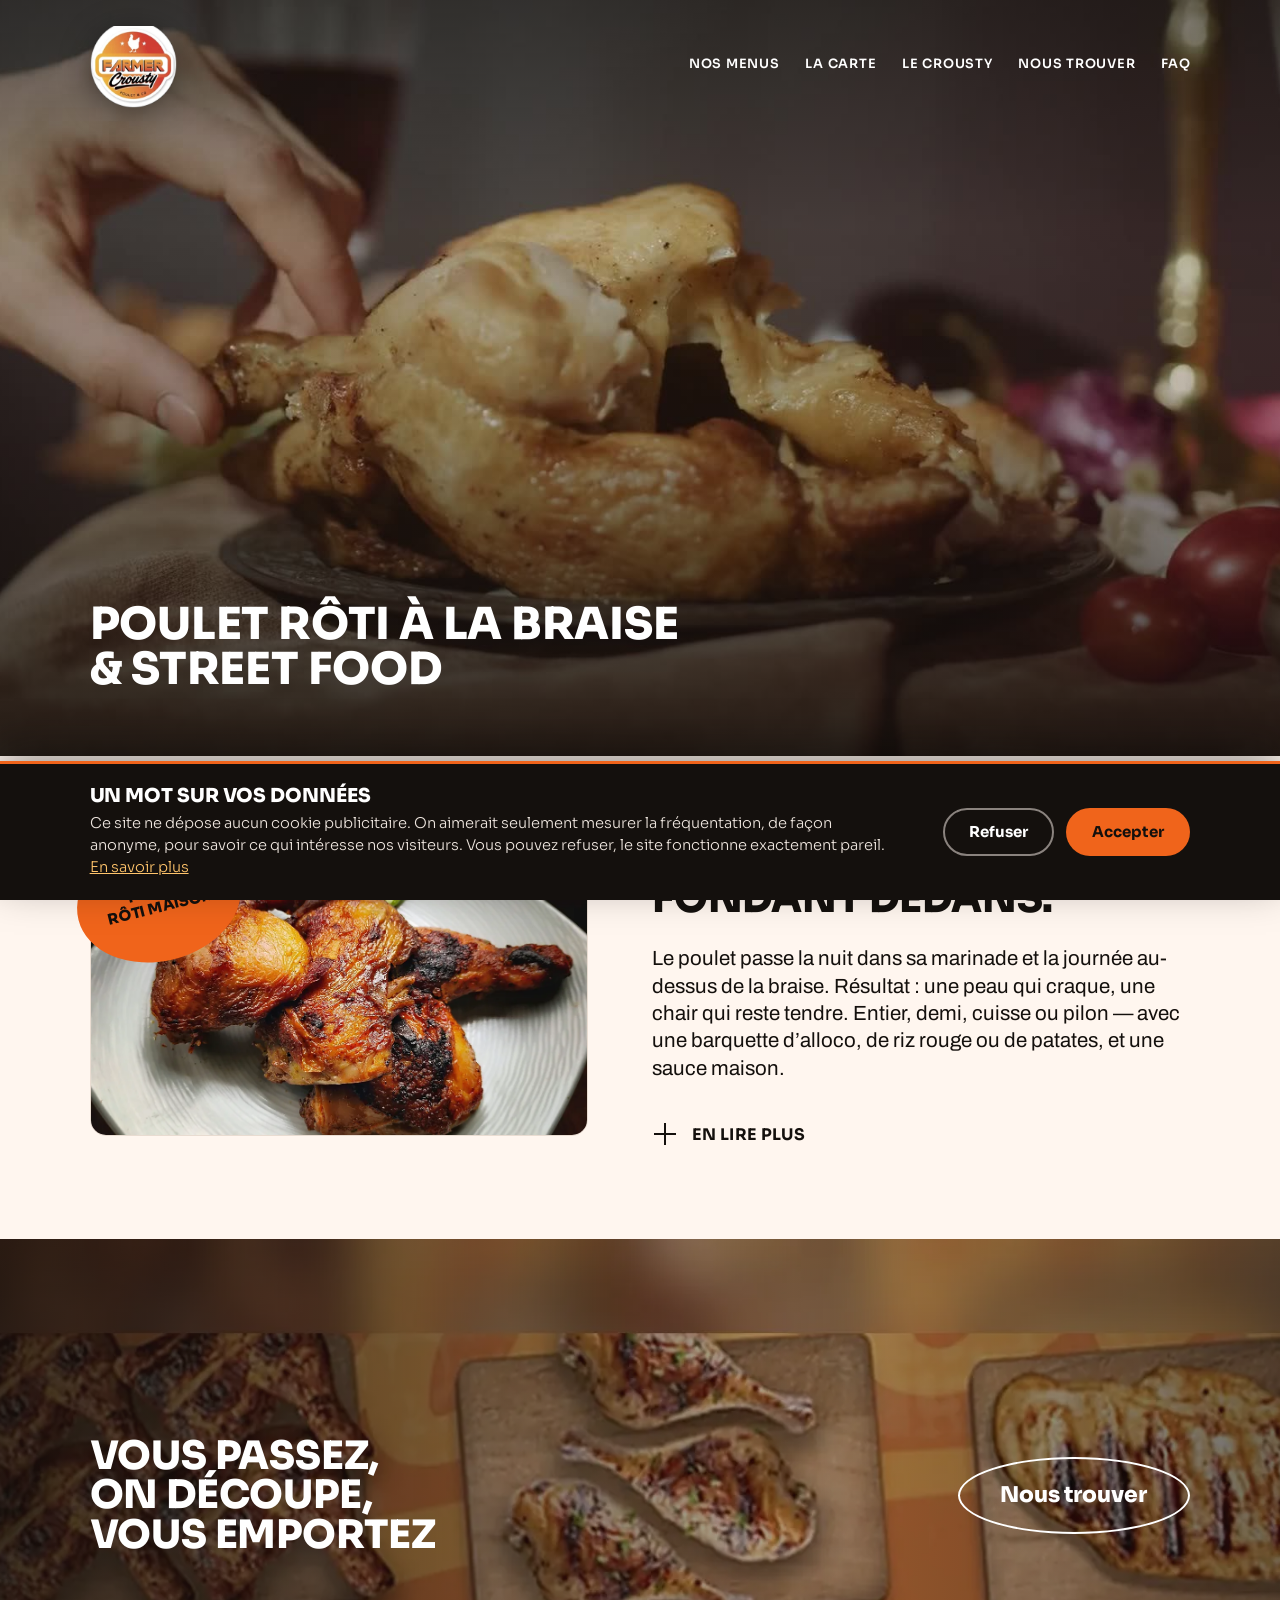
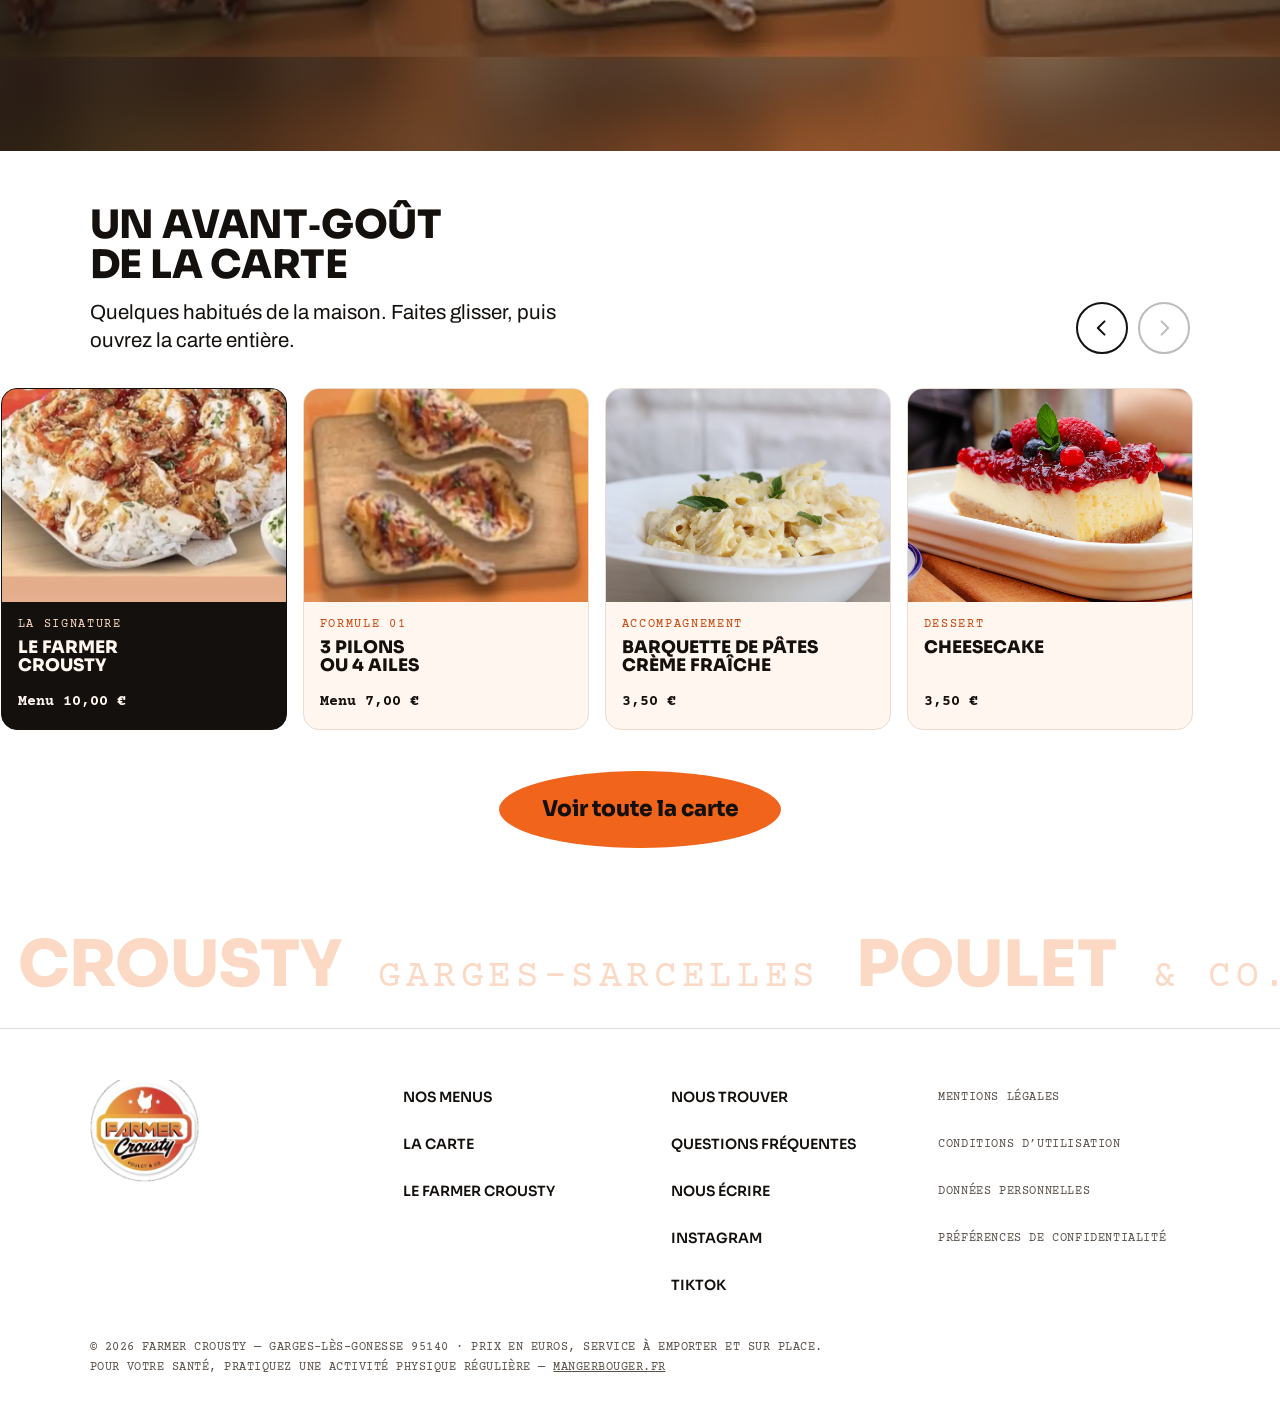
==== commit 6a5d4a5e: "Add files via upload" ====
--- a/index.html
+++ b/index.html
@@ -83,7 +83,7 @@
   <div class="wrap bb-in">
     <div class="bb-media">
       <span class="stick">Poulet<br>rôti maison</span>
-      <picture><source srcset="images/quatre_cuisses.webp" type="image/webp"><img src="images/quatre_cuisses.jpg" alt="Quatre cuisses de poulet rôties sur la planche de découpe" width="780" height="431" loading="lazy" decoding="async"></picture>
+      <picture><source srcset="images/roti_maison.webp" type="image/webp"><img src="images/roti_maison.jpg" alt="Poulet rôti découpé et doré, servi dans l’assiette avec des piments verts" width="1100" height="607" loading="lazy" decoding="async"></picture>
     </div>
     <div class="bb-txt">
       <h2>Croustillant dehors,<br>fondant dedans.</h2>
@@ -104,6 +104,67 @@
   <div class="wrap strip-in">
     <h2>Vous passez,<br>on découpe,<br>vous emportez</h2>
     <a class="ell ell-w" href="nous-trouver.html">Nous trouver</a>
+  </div>
+</section>
+<!-- ====================== APERÇU DE LA CARTE (accueil) ====================== -->
+<section class="sec apercu" id="apercu">
+  <div class="wrap sec-h apercu-h">
+    <div class="apercu-t">
+      <h2>Un avant&#8209;goût<br>de la carte</h2>
+      <p class="lede">Quelques habitués de la maison. Faites glisser, puis ouvrez la carte entière.</p>
+    </div>
+    <div class="mrail-nav">
+      <button type="button" class="marrow" data-mrail="prev" aria-label="Plat précédent" aria-controls="mrail">
+        <svg width="20" height="20" viewBox="0 0 24 24" fill="none" stroke="currentColor" stroke-width="2.4" stroke-linecap="round" stroke-linejoin="round" aria-hidden="true"><path d="M15 4 7 12l8 8"/></svg>
+      </button>
+      <button type="button" class="marrow" data-mrail="next" aria-label="Plat suivant" aria-controls="mrail">
+        <svg width="20" height="20" viewBox="0 0 24 24" fill="none" stroke="currentColor" stroke-width="2.4" stroke-linecap="round" stroke-linejoin="round" aria-hidden="true"><path d="M9 4l8 8-8 8"/></svg>
+      </button>
+    </div>
+  </div>
+
+  <div class="mrail" id="mrail" tabindex="0" role="group" aria-label="Quelques plats de la carte, faites défiler horizontalement">
+
+    <a class="mcard dark" href="le-crousty.html">
+      <span class="mcard-img"><picture><source srcset="images/farmer.webp" type="image/webp"><img src="images/farmer.jpg" alt="Le Farmer Crousty : riz, poulet croustillant et sauce" width="1000" height="670" loading="lazy" decoding="async"></picture></span>
+      <span class="mcard-txt">
+        <span class="mcard-sub">La signature</span>
+        <span class="mcard-n">Le Farmer<br>Crousty</span>
+        <span class="mcard-v">Menu 10,00 €</span>
+      </span>
+    </a>
+
+    <a class="mcard" href="les-menus.html">
+      <span class="mcard-img"><picture><source srcset="images/pilons.webp" type="image/webp"><img src="images/pilons.jpg" alt="Trois pilons de poulet grillés" width="720" height="505" loading="lazy" decoding="async"></picture></span>
+      <span class="mcard-txt">
+        <span class="mcard-sub">Formule 01</span>
+        <span class="mcard-n">3 pilons<br>ou 4 ailes</span>
+        <span class="mcard-v">Menu 7,00 €</span>
+      </span>
+    </a>
+
+    <a class="mcard" href="la-carte.html">
+      <span class="mcard-img"><picture><source srcset="images/pates_creme.webp" type="image/webp"><img src="images/pates_creme.jpg" alt="Barquette de pâtes à la crème fraîche, parsemée de basilic" width="1000" height="750" loading="lazy" decoding="async"></picture></span>
+      <span class="mcard-txt">
+        <span class="mcard-sub">Accompagnement</span>
+        <span class="mcard-n">Barquette de pâtes<br>crème fraîche</span>
+        <span class="mcard-v">3,50 €</span>
+      </span>
+    </a>
+
+    <a class="mcard" href="la-carte.html">
+      <span class="mcard-img"><picture><source srcset="images/cheesecake.webp" type="image/webp"><img src="images/cheesecake.jpg" alt="Part de cheesecake nappée de fruits rouges" width="1000" height="750" loading="lazy" decoding="async"></picture></span>
+      <span class="mcard-txt">
+        <span class="mcard-sub">Dessert</span>
+        <span class="mcard-n">Cheesecake</span>
+        <span class="mcard-v">3,50 €</span>
+      </span>
+    </a>
+
+  </div>
+
+  <div class="wrap apercu-cta">
+    <a class="ell ell-solid" href="la-carte.html">Voir toute la carte</a>
   </div>
 </section>
 <!-- ====================== BANDEAU PÂLE ====================== -->
@@ -165,6 +226,25 @@
 (function(){
   'use strict';
 
+  /* ================================================ arrivée en haut de page
+     En navigation normale le navigateur affiche déjà le haut du document.
+     Mais quand le site est affiché dans un cadre (aperçu intégré), c'est la
+     page qui contient le cadre qui garde sa position : on se retrouve au
+     milieu de la nouvelle page. On remonte donc explicitement, sauf si on
+     vise une ancre précise ou si l'on revient en arrière. */
+  (function(){
+    var nav=(window.performance&&performance.getEntriesByType)
+              ? performance.getEntriesByType('navigation')[0] : null;
+    if((nav&&nav.type==='back_forward')||location.hash)return;
+    var haut=document.getElementById('haut')||document.body;
+    window.scrollTo(0,0);
+    try{
+      if(window.top!==window.self&&haut&&haut.scrollIntoView){
+        haut.scrollIntoView({block:'start'});
+      }
+    }catch(e){}
+  })();
+
   /* ---------------------------------------------------------- menu mobile */
   var burg=document.getElementById('burg'),menu=document.getElementById('menu');
   function setMenu(open){
@@ -227,6 +307,32 @@
     }
   }
 
+  /* ------------------------------------ mini-carrousel de la page d'accueil */
+  var mrail=document.getElementById('mrail');
+  if(mrail){
+    var mprev=document.querySelector('[data-mrail="prev"]'),
+        mnext=document.querySelector('[data-mrail="next"]'),
+        MGAP=16;
+    var mstep=function(){
+      var c=mrail.querySelector('.mcard');
+      return c?Math.round(c.getBoundingClientRect().width)+MGAP:280;
+    };
+    var mnav=document.querySelector('.mrail-nav');
+    var msync=function(){
+      var over=mrail.scrollWidth-mrail.clientWidth;
+      /* rien à faire glisser : les flèches n'ont pas lieu d'être */
+      if(mnav){mnav.hidden=over<=4;}
+      if(!mprev||!mnext)return;
+      mprev.disabled=mrail.scrollLeft<=2;
+      mnext.disabled=mrail.scrollLeft>=over-2;
+    };
+    if(mprev){mprev.addEventListener('click',function(){mrail.scrollBy({left:-mstep(),behavior:'smooth'});});}
+    if(mnext){mnext.addEventListener('click',function(){mrail.scrollBy({left:mstep(),behavior:'smooth'});});}
+    mrail.addEventListener('scroll',msync,{passive:true});
+    window.addEventListener('resize',msync);
+    msync();
+  }
+
   /* ---------------------------------------------------- carte Google Maps */
   var gmap=document.getElementById('gmap');
   if(gmap){
--- a/style.css
+++ b/style.css
@@ -62,7 +62,12 @@
   -webkit-font-smoothing:antialiased;
   overflow-x:hidden;
 }
-img{max-width:100%;display:block}
+/* Les attributs width/height des images servent a reserver la place avant
+   chargement, mais le navigateur les applique aussi comme hauteur fixe :
+   des que la largeur est contrainte, l'image se retrouve etiree.
+   height:auto retablit la proportion ; les cas qui imposent vraiment une
+   hauteur (fonds plein cadre, vignettes) ont des selecteurs plus precis. */
+img{max-width:100%;display:block;height:auto}
 a{color:inherit}
 h1,h2,h3,h4{margin:0;font-weight:800;text-transform:uppercase;line-height:1.02;letter-spacing:-.005em}
 h1{font-size:var(--h1)}
@@ -177,7 +182,7 @@
 /* ==========================================================================
    HERO
    ========================================================================== */
-.hero{position:relative;min-height:clamp(480px,72vh,730px);display:flex;align-items:flex-end;overflow:hidden}
+.hero{position:relative;min-height:clamp(520px,84vh,880px);display:flex;align-items:flex-end;overflow:hidden}
 .hero-bg{position:absolute;inset:0;background:var(--ink);pointer-events:none}
 .hero-bg img,.hero-bg video{
   position:absolute;inset:0;width:100%;height:100%;
@@ -289,6 +294,60 @@
 .card .ell{margin-top:auto;align-self:center}
 
 /* ==========================================================================
+   MINI-CARROUSEL DE L'ACCUEIL (un avant-goût de la carte)
+   Petites cartes qui glissent au doigt sur mobile, aux flèches sur ordinateur.
+   ========================================================================== */
+.apercu{padding-block:clamp(38px,4.2vw,64px)}
+.apercu-h{display:flex;align-items:flex-end;justify-content:space-between;gap:24px;flex-wrap:wrap}
+.apercu-t{max-width:40ch}
+.apercu-t h2{hyphens:none}
+.apercu-t .lede{margin-top:14px}
+
+.mrail-nav{display:flex;gap:10px;flex:0 0 auto}
+.marrow{
+  width:52px;height:52px;border-radius:50%;
+  border:2px solid var(--ink);background:transparent;color:var(--ink);
+  display:grid;place-content:center;cursor:pointer;
+  transition:background-color .2s ease,color .2s ease,opacity .2s ease;
+  -webkit-tap-highlight-color:transparent;touch-action:manipulation;
+}
+.marrow:hover:not([disabled]){background:var(--ink);color:var(--white)}
+.marrow[disabled]{opacity:.28;cursor:default}
+@media(max-width:760px){.mrail-nav{display:none}}
+.mrail-nav[hidden]{display:none}
+
+.mrail{
+  display:flex;gap:16px;margin-top:clamp(20px,2.4vw,30px);
+  overflow-x:auto;scroll-snap-type:x mandatory;scroll-behavior:smooth;
+  padding:4px var(--gut) 16px;
+  scrollbar-width:thin;scrollbar-color:var(--brand) transparent;
+}
+.mrail:focus-visible{outline:3px solid var(--brand);outline-offset:3px}
+.mrail::-webkit-scrollbar{height:6px}
+.mrail::-webkit-scrollbar-thumb{background:var(--brand);border-radius:99px}
+@media(prefers-reduced-motion:reduce){.mrail{scroll-behavior:auto}}
+
+.mcard{
+  flex:0 0 min(286px,72vw);scroll-snap-align:start;
+  border-radius:16px;border:1px solid var(--sand);overflow:hidden;
+  background:var(--cream);color:var(--ink);text-decoration:none;
+  display:flex;flex-direction:column;
+  transition:transform .25s ease,box-shadow .25s ease;
+}
+@media(hover:hover){.mcard:hover{transform:translateY(-4px);box-shadow:0 16px 34px rgba(20,16,13,.15)}}
+.mcard:focus-visible{outline:3px solid var(--brand);outline-offset:3px}
+.mcard-img{display:block;background:var(--white);aspect-ratio:4/3;overflow:hidden}
+.mcard-img img{width:100%;height:100%;object-fit:cover;display:block}
+.mcard-txt{display:flex;flex-direction:column;gap:6px;padding:15px 16px 18px;flex:1}
+.mcard-sub{font-family:var(--mono);font-size:12px;letter-spacing:.14em;text-transform:uppercase;color:var(--brand-text)}
+.mcard-n{font-family:var(--ff);font-weight:800;text-transform:uppercase;font-size:clamp(16px,1.35vw,19px);line-height:1.06}
+.mcard-v{margin-top:auto;padding-top:12px;font-family:var(--mono);font-weight:700;font-size:15px}
+.mcard.dark{background:var(--ink);border-color:var(--ink);color:var(--cream)}
+.mcard.dark .mcard-sub{color:var(--tint)}
+
+.apercu-cta{margin-top:clamp(16px,1.9vw,26px);text-align:center}
+
+/* ==========================================================================
    CARTES À JOUER (la carte)
    ========================================================================== */
 .deck{position:relative;margin-top:clamp(26px,3vw,40px);display:flex;justify-content:center;align-items:center;gap:0;flex-wrap:wrap}
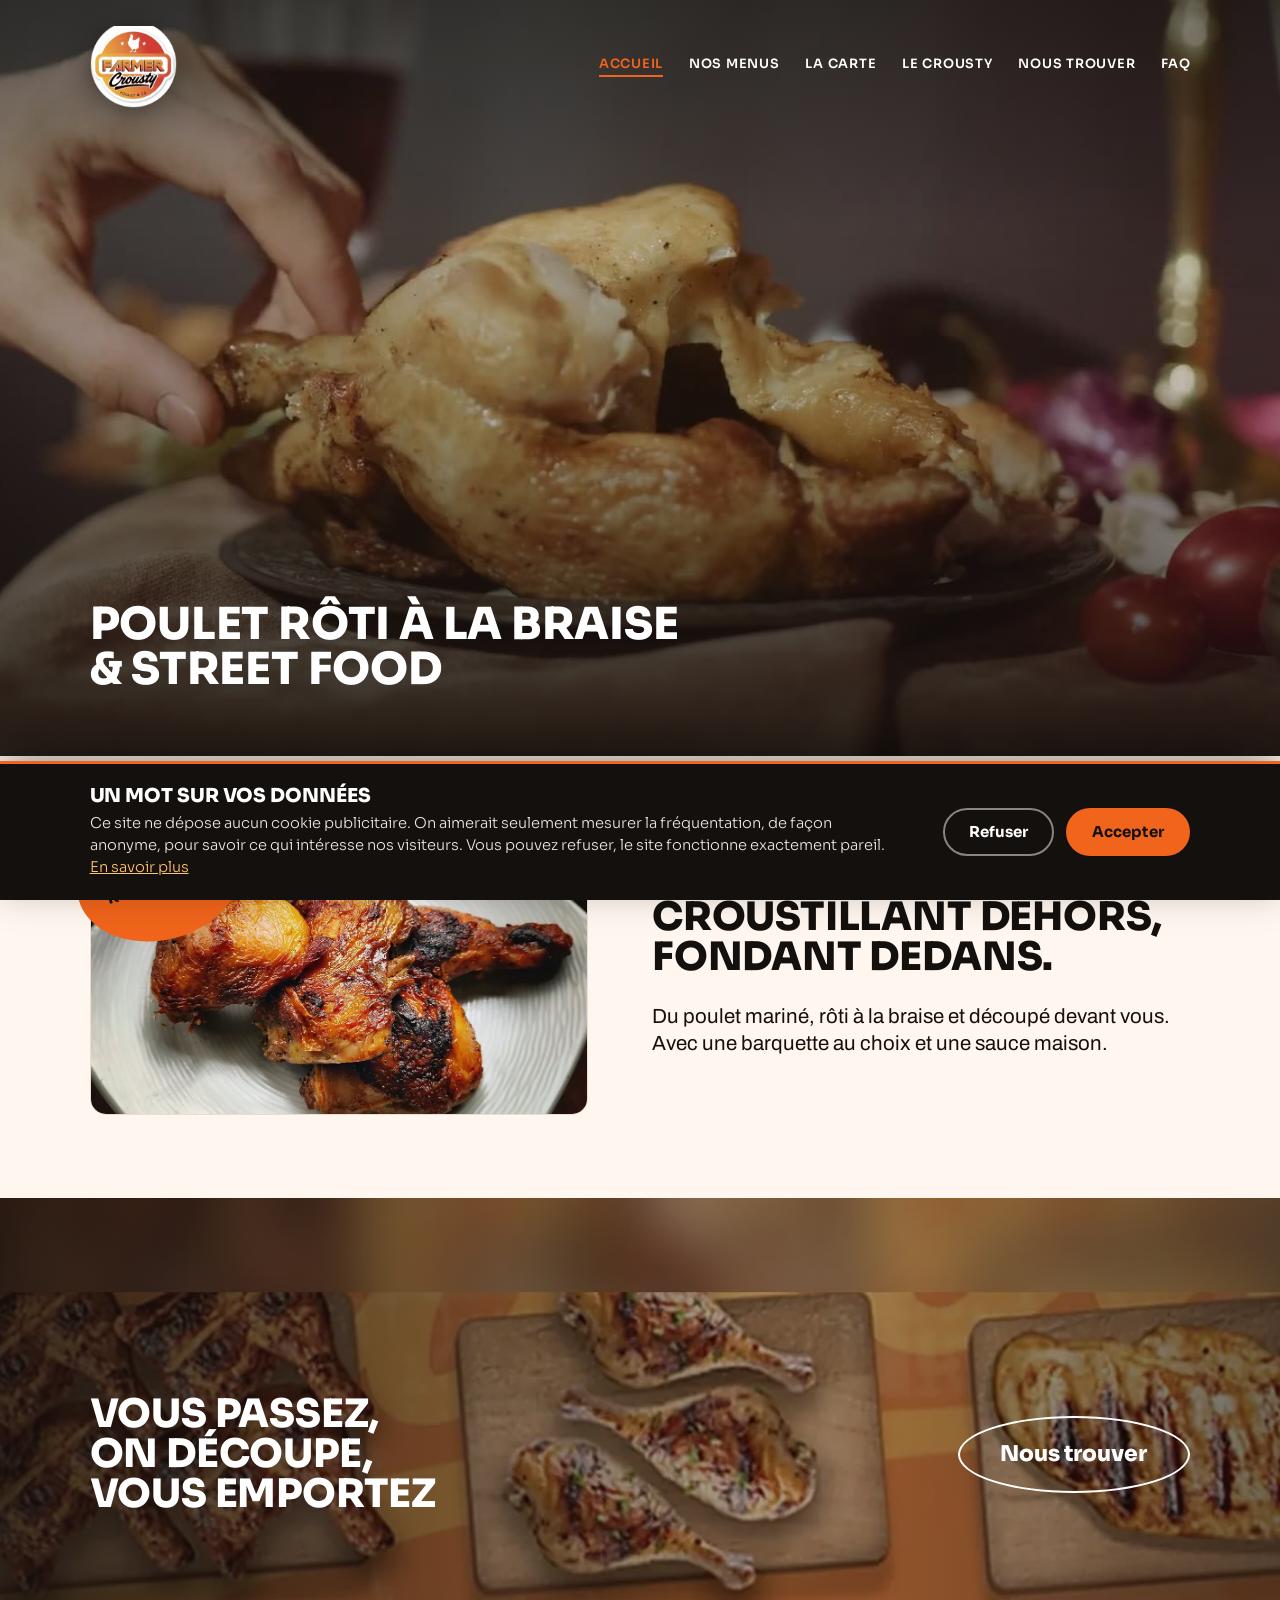
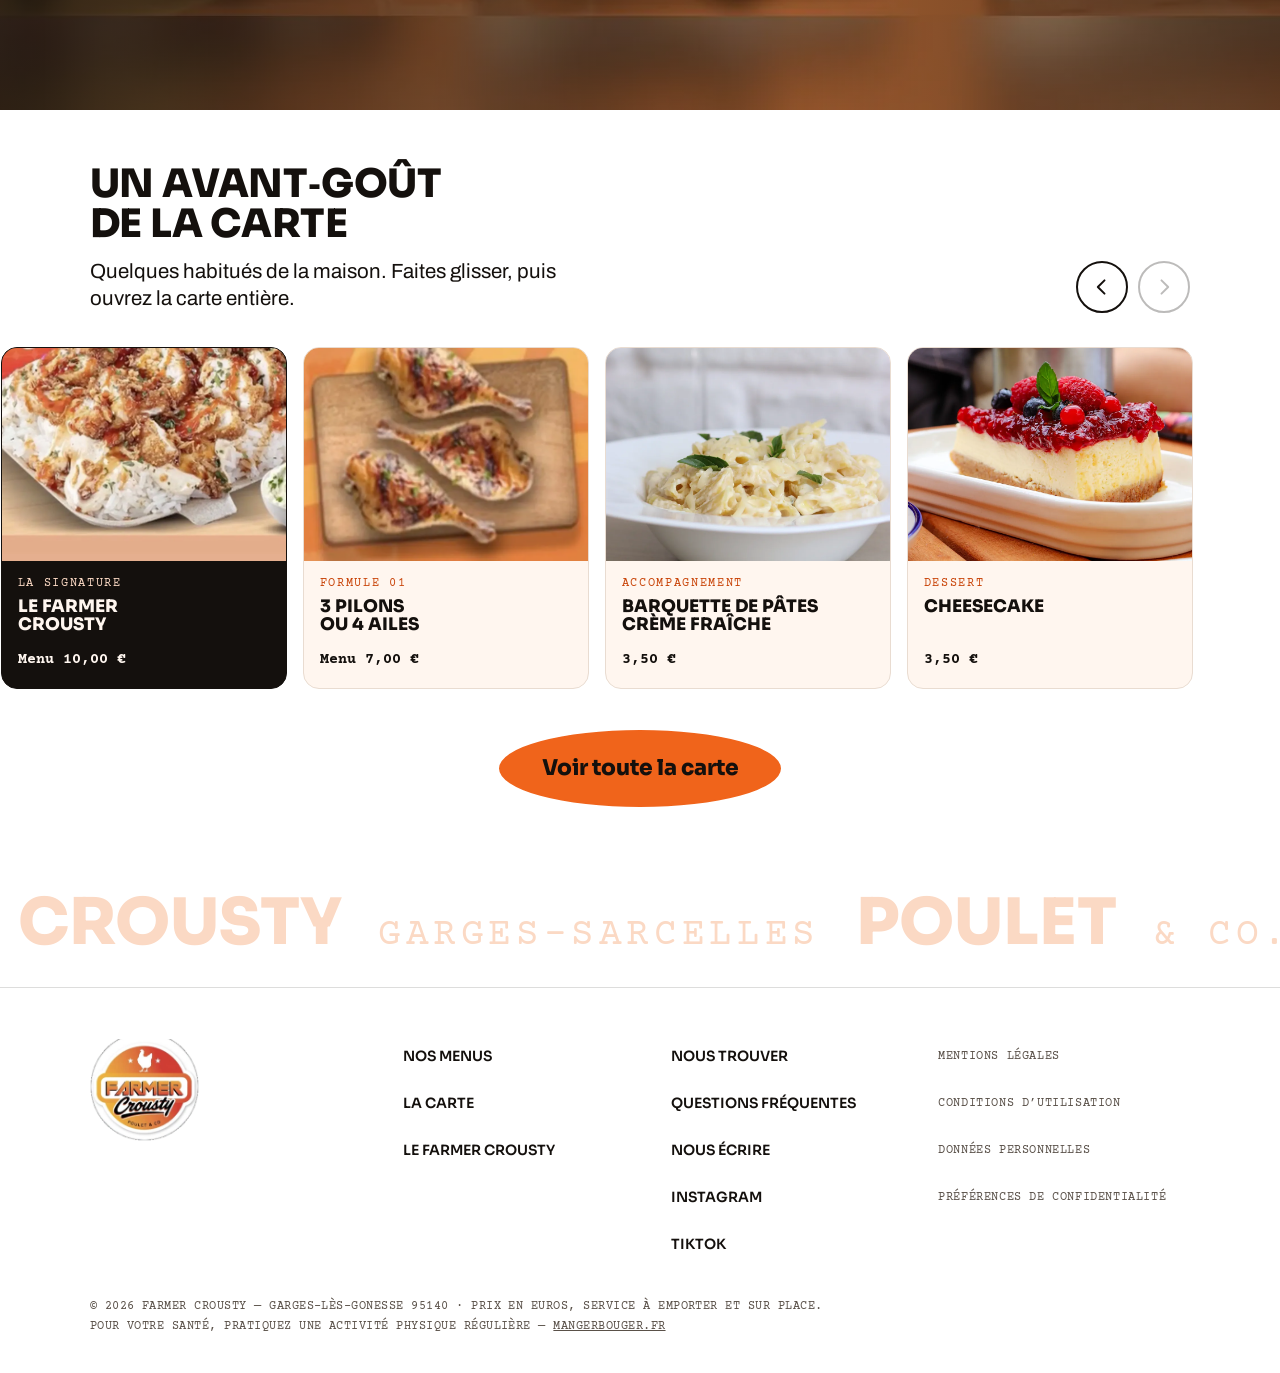
==== commit 302c0825: "Add files via upload" ====
--- a/index.html
+++ b/index.html
@@ -56,6 +56,7 @@
   <div class="wrap head-in">
     <a class="logo" href="#haut" aria-label="Farmer Crousty, accueil"><picture><source srcset="images/logo.webp" type="image/webp"><img src="images/logo.png" alt="Farmer Crousty — Poulet &amp; Co." width="235" height="220" loading="eager" decoding="async"></picture></a>
     <nav class="menu" id="menu">
+      <a href="#haut" aria-current="page">Accueil</a>
       <a href="les-menus.html">Nos menus</a>
       <a href="la-carte.html">La carte</a>
       <a href="le-crousty.html">Le Crousty</a>
@@ -87,14 +88,7 @@
     </div>
     <div class="bb-txt">
       <h2>Croustillant dehors,<br>fondant dedans.</h2>
-      <p class="lede">Le poulet passe la nuit dans sa marinade et la journée au-dessus de la braise. Résultat : une peau qui craque, une chair qui reste tendre. Entier, demi, cuisse ou pilon — avec une barquette d’alloco, de riz rouge ou de patates, et une sauce maison.</p>
-      <div class="lede bb-more" id="more">
-        <p style="margin-top:14px">Ici, rien n’attend en vitrine chauffante : les broches tournent en continu et on ne découpe qu’au moment où vous arrivez. À côté de la broche, il y a tout le reste : les tenders panés, les nems et les briques maison, les saucisses grillées, et le Farmer Crousty — riz, poulet croustillant et sauce, le plat qui a donné son nom à la maison. On sert à emporter, midi et soir, juste à la sortie du RER.</p>
-      </div>
-      <button class="plus" id="morebtn" aria-expanded="false" aria-controls="more">
-        <svg width="26" height="26" viewBox="0 0 26 26" fill="none" stroke="currentColor" stroke-width="2"><path d="M13 2v22M2 13h22"/></svg>
-        <span>En lire plus</span>
-      </button>
+      <p class="lede">Du poulet mariné, rôti à la braise et découpé devant vous. Avec une barquette au choix et une sauce maison.</p>
     </div>
   </div>
 </section>
--- a/style.css
+++ b/style.css
@@ -693,3 +693,10 @@
 
 .menu a[aria-current="page"]{border-color:var(--brand);color:var(--brand)}
 .fcol a[aria-current="page"]{color:var(--brand-text)}
+
+/* Dans le menu déroulant du mobile, le fond est déjà orange : la page en
+   cours s'y écrivait en orange sur orange, donc invisible. On la passe en
+   noir, qui se détache nettement et signale tout aussi bien la page active. */
+@media(max-width:1080px){
+  .menu a[aria-current="page"]{color:var(--ink);border-color:rgba(20,16,13,.3);font-weight:800}
+}
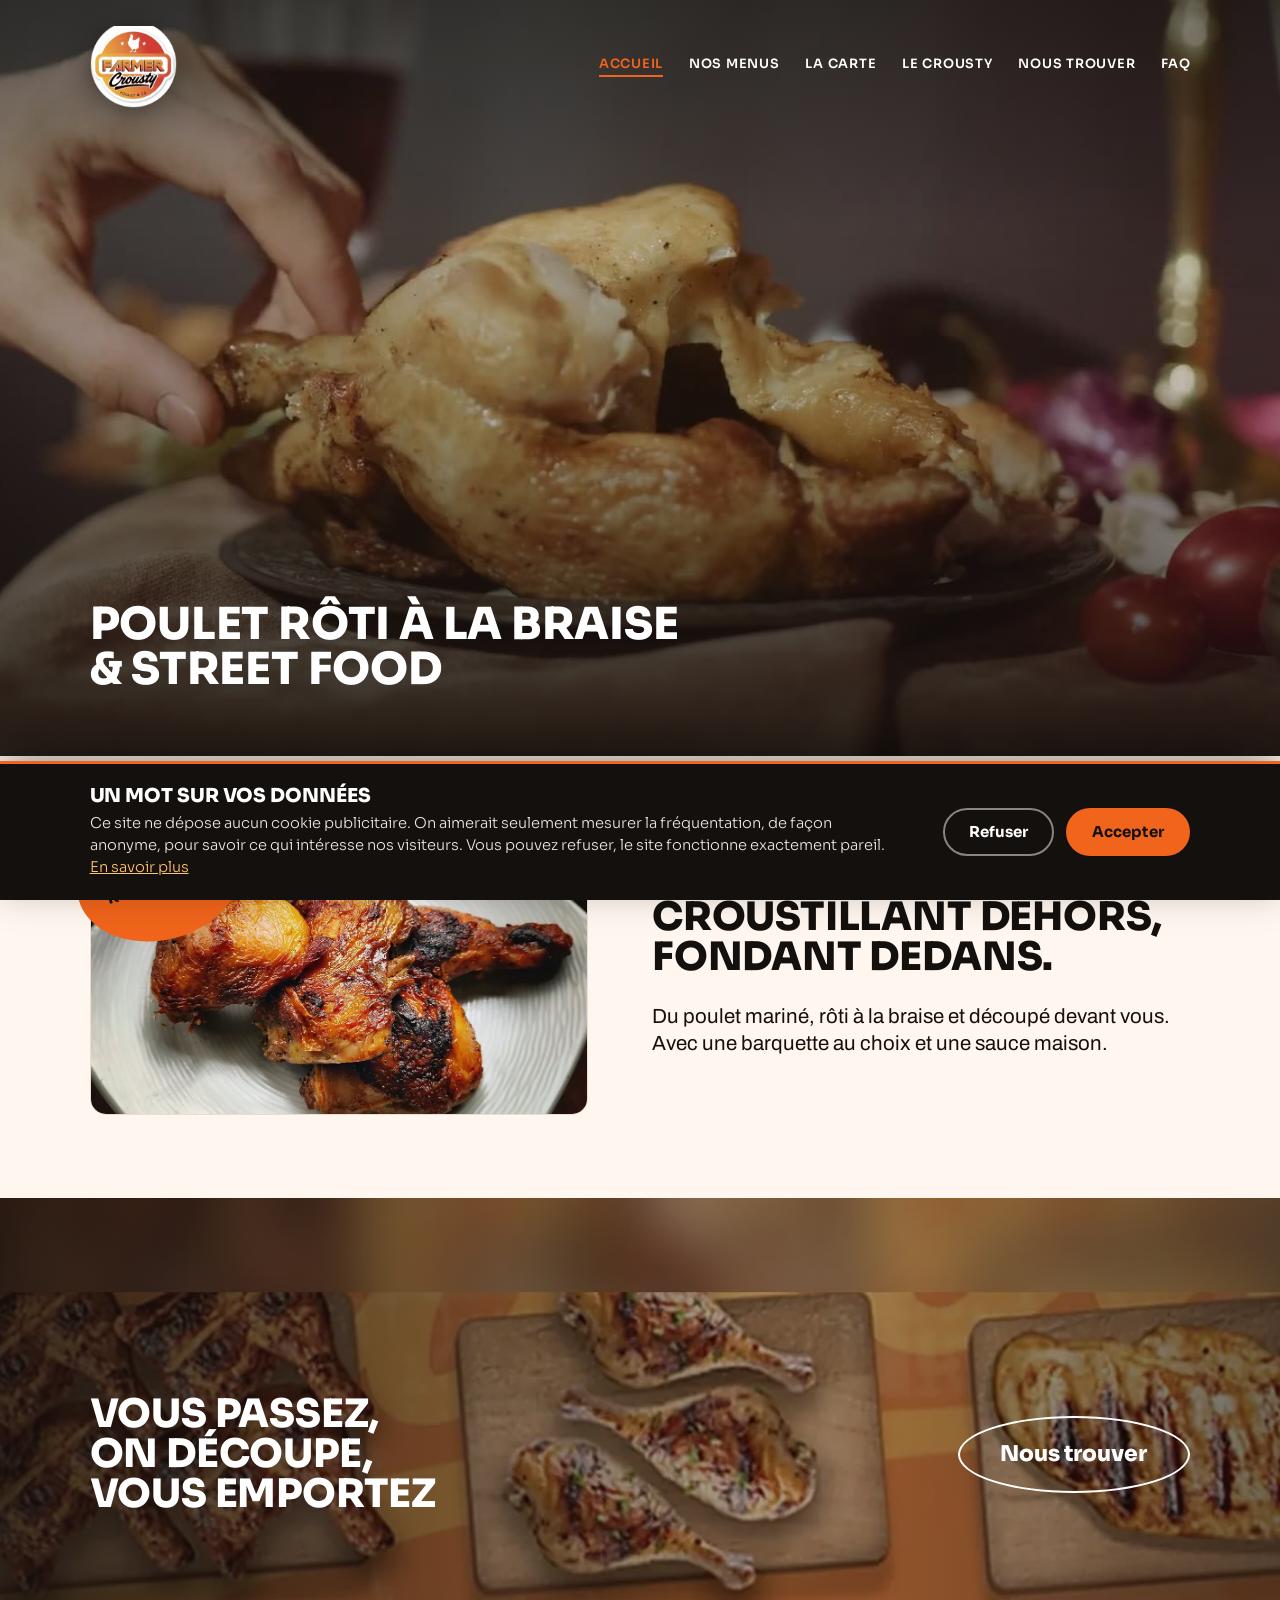
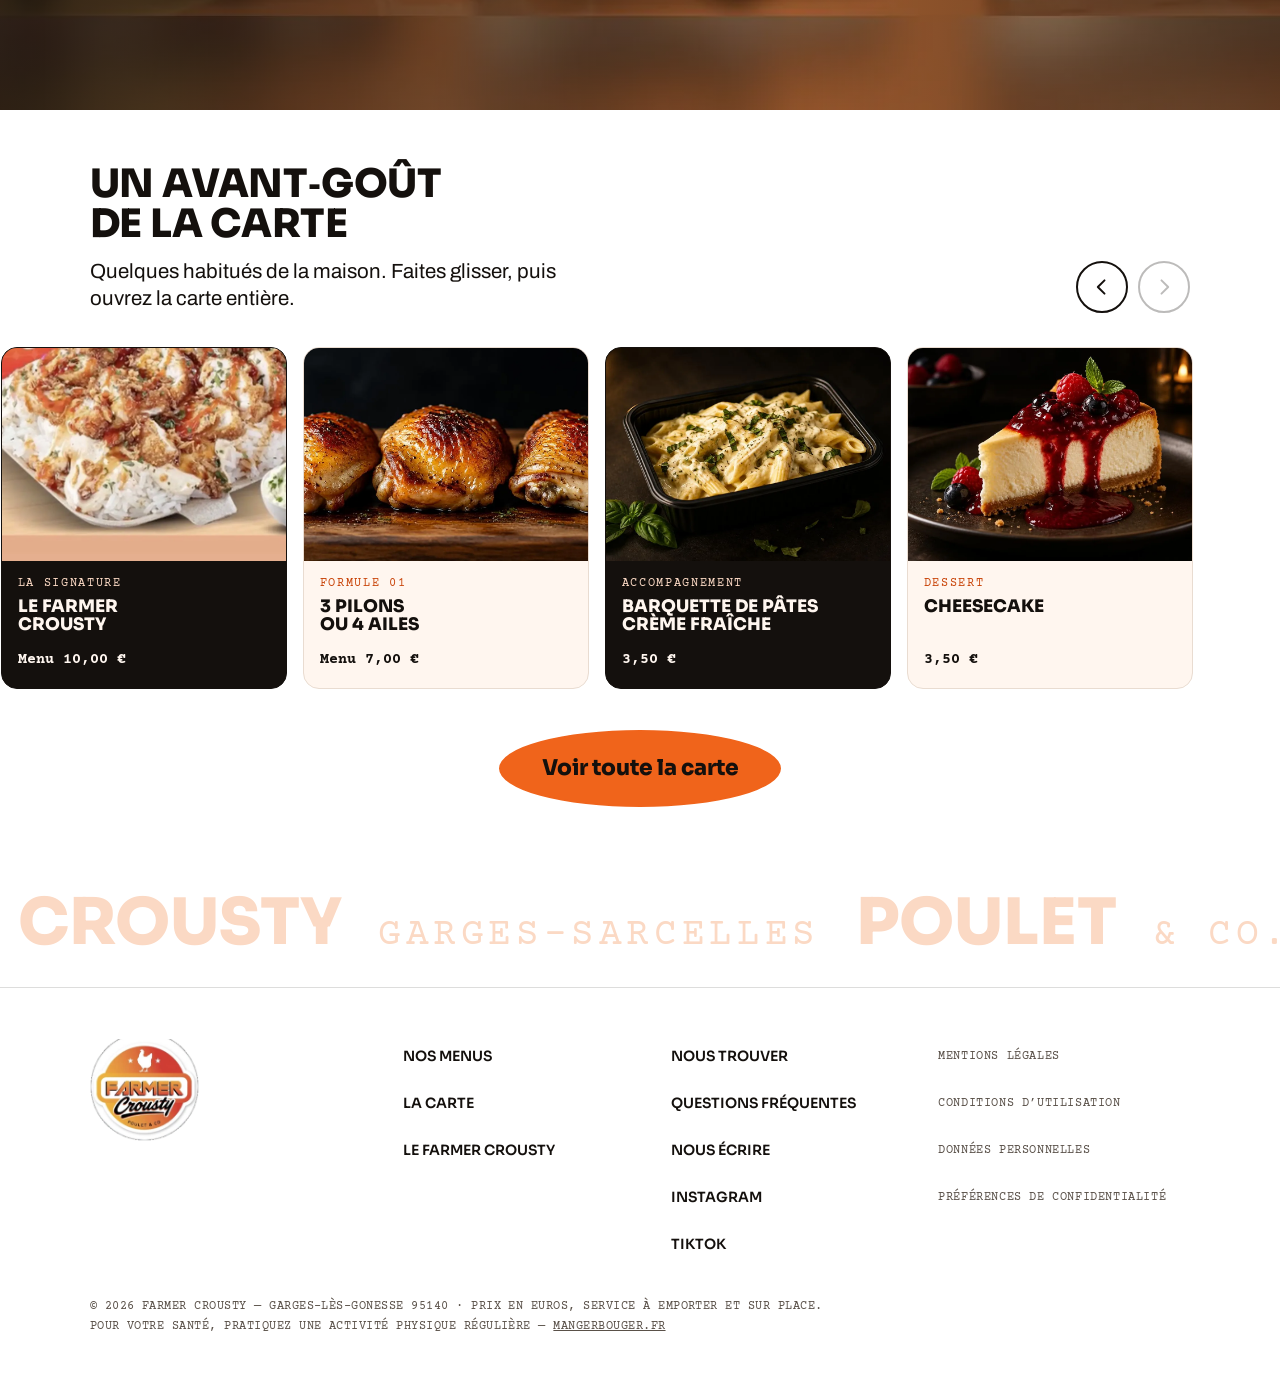
==== commit 937fd421: "Add files via upload" ====
--- a/index.html
+++ b/index.html
@@ -129,7 +129,7 @@
     </a>
 
     <a class="mcard" href="les-menus.html">
-      <span class="mcard-img"><picture><source srcset="images/pilons.webp" type="image/webp"><img src="images/pilons.jpg" alt="Trois pilons de poulet grillés" width="720" height="505" loading="lazy" decoding="async"></picture></span>
+      <span class="mcard-img"><picture><source srcset="images/poulet_grille.webp" type="image/webp"><img src="images/poulet_grille.jpg" alt="Morceaux de poulet grillés, peau dorée" width="1000" height="750" loading="lazy" decoding="async"></picture></span>
       <span class="mcard-txt">
         <span class="mcard-sub">Formule 01</span>
         <span class="mcard-n">3 pilons<br>ou 4 ailes</span>
@@ -137,7 +137,7 @@
       </span>
     </a>
 
-    <a class="mcard" href="la-carte.html">
+    <a class="mcard dark" href="la-carte.html">
       <span class="mcard-img"><picture><source srcset="images/pates_creme.webp" type="image/webp"><img src="images/pates_creme.jpg" alt="Barquette de pâtes à la crème fraîche, parsemée de basilic" width="1000" height="750" loading="lazy" decoding="async"></picture></span>
       <span class="mcard-txt">
         <span class="mcard-sub">Accompagnement</span>
@@ -201,6 +201,20 @@
   </div>
 </footer>
 
+<!-- ============ BARRE D'ACTION (téléphone) ============
+     Deux gestes qu'on veut faire vite depuis la rue : consulter la carte
+     et se faire guider jusqu'à la boutique. Masquée sur ordinateur. -->
+<nav class="mobar" id="mobar" aria-label="Accès rapide">
+  <a class="mo-carte" href="la-carte.html">
+    <svg width="19" height="19" viewBox="0 0 24 24" fill="none" stroke="currentColor" stroke-width="2" stroke-linecap="round" stroke-linejoin="round" aria-hidden="true"><path d="M4 4h16v16H4z"/><path d="M8 9h8M8 13h8M8 17h5"/></svg>
+    La carte
+  </a>
+  <a class="mo-aller" href="https://www.google.com/maps/dir/?api=1&amp;destination=Gare+de+Garges-Sarcelles%2C+95140+Garges-l%C3%A8s-Gonesse" target="_blank" rel="noopener">
+    <svg width="19" height="19" viewBox="0 0 24 24" fill="none" stroke="currentColor" stroke-width="2" stroke-linecap="round" stroke-linejoin="round" aria-hidden="true"><path d="M12 21s7-6.2 7-11a7 7 0 1 0-14 0c0 4.8 7 11 7 11z"/><circle cx="12" cy="10" r="2.6"/></svg>
+    Y aller
+  </a>
+</nav>
+
 <!-- ====================== BANDEAU COOKIES ====================== -->
 <div class="cookies" id="cookies" role="dialog" aria-modal="false"
      aria-labelledby="cookies-titre" aria-describedby="cookies-texte" hidden>
@@ -239,6 +253,24 @@
     }catch(e){}
   })();
 
+  /* ------------------------------ barre d'action fixe sur téléphone
+     Elle n'apparaît qu'une fois le premier écran dépassé, s'efface quand
+     le menu ou le bandeau cookies occupent déjà le bas de l'écran. */
+  var syncBar=function(){};
+  var mobar=document.getElementById('mobar');
+  if(mobar){
+    syncBar=function(){
+      var y=window.scrollY||window.pageYOffset;
+      var m=document.getElementById('menu');
+      var ck=document.getElementById('cookies');
+      var libre=(!m||!m.classList.contains('open'))&&(!ck||ck.hidden);
+      mobar.classList.toggle('on', y>240 && libre);
+    };
+    window.addEventListener('scroll',syncBar,{passive:true});
+    window.addEventListener('resize',syncBar);
+    syncBar();
+  }
+
   /* ---------------------------------------------------------- menu mobile */
   var burg=document.getElementById('burg'),menu=document.getElementById('menu');
   function setMenu(open){
@@ -246,6 +278,7 @@
     menu.classList.toggle('open',open);
     burg.setAttribute('aria-expanded',open?'true':'false');
     burg.setAttribute('aria-label',open?'Fermer le menu':'Ouvrir le menu');
+    syncBar();
   }
   if(burg&&menu){
     burg.addEventListener('click',function(e){
@@ -327,6 +360,59 @@
     msync();
   }
 
+  /* ============================================ ouvert ou fermé maintenant
+     L'état est déduit du tableau des horaires affiché juste à côté : si les
+     horaires changent dans le HTML, cette mention suit toute seule. */
+  var statut=document.getElementById('statut');
+  if(statut){
+    var enMinutes=function(t){
+      var m=/(\d{1,2})\s*h\s*(\d{0,2})/i.exec(t);
+      return m?parseInt(m[1],10)*60+(m[2]?parseInt(m[2],10):0):null;
+    };
+    var creneau=function(jour){
+      var li=document.querySelector('.hrs li[data-day="'+jour+'"] span');
+      if(!li)return null;
+      var p=li.textContent.split(/[–—-]/);
+      if(p.length<2)return null;
+      var d=enMinutes(p[0]),f=enMinutes(p[1]);
+      if(d===null||f===null)return null;
+      if(f<=d){f+=1440;}          /* fermeture après minuit */
+      return {d:d,f:f};
+    };
+    var now=new Date(),
+        jour=now.getDay(),
+        min=now.getHours()*60+now.getMinutes(),
+        ouvert=false, prochain=null;
+    var c=creneau(jour);
+    if(c&&min>=c.d&&min<c.f){ouvert=true;}
+    /* service de la veille qui se prolonge après minuit */
+    if(!ouvert){
+      var v=creneau((jour+6)%7);
+      if(v&&v.f>1440&&min<v.f-1440){ouvert=true;}
+    }
+    if(!ouvert){
+      for(var i=0;i<7;i++){
+        var j=(jour+i)%7, s2=creneau(j);
+        if(!s2)continue;
+        if(i===0&&min>=s2.d)continue;
+        prochain={jour:j,d:s2.d};break;
+      }
+    }
+    var noms=['dimanche','lundi','mardi','mercredi','jeudi','vendredi','samedi'];
+    var hhmm=function(m){m=m%1440;return (m/60|0)+'h'+('0'+(m%60)).slice(-2);};
+    if(ouvert){
+      statut.className='statut';
+      statut.textContent='Ouvert maintenant';
+    }else{
+      statut.className='statut ferme';
+      statut.textContent = prochain
+        ? (prochain.jour===jour ? 'Fermé · ouvre à '+hhmm(prochain.d)
+                                : 'Fermé · ouvre '+noms[prochain.jour]+' à '+hhmm(prochain.d))
+        : 'Fermé';
+    }
+    statut.hidden=false;
+  }
+
   /* ---------------------------------------------------- carte Google Maps */
   var gmap=document.getElementById('gmap');
   if(gmap){
@@ -362,8 +448,8 @@
   }
 
   var banner=document.getElementById('cookies');
-  function showBanner(){ if(banner){banner.hidden=false;} }
-  function hideBanner(){ if(banner){banner.hidden=true;} }
+  function showBanner(){ if(banner){banner.hidden=false;} syncBar(); }
+  function hideBanner(){ if(banner){banner.hidden=true;} syncBar(); }
 
   var choice=readConsent();
   if(choice==='oui'){ loadAnalytics(); }
--- a/style.css
+++ b/style.css
@@ -670,6 +670,81 @@
 .sr{position:absolute;width:1px;height:1px;padding:0;margin:-1px;overflow:hidden;
     clip:rect(0 0 0 0);white-space:nowrap;border:0}
 
+/* ==========================================================================
+   CONFORT SUR TÉLÉPHONE
+   Cibles tactiles plus généreuses et barre d'action fixe en bas d'écran.
+   ========================================================================== */
+@media(max-width:760px){
+  /* les boutons principaux prennent toute la largeur : on les vise au pouce
+     sans regarder, et ils restent dans la forme ellipse de la maison */
+  .ell{
+    display:flex;align-items:center;justify-content:center;text-align:center;
+    width:100%;max-width:360px;margin-inline:auto;
+    min-height:58px;padding:16px 24px;font-size:17px;
+  }
+  .card .ell,.pcard .ell{max-width:none}
+
+  /* « Ouvrir le plan » était une pastille de 31 px de haut */
+  .pill{min-height:48px;padding:14px 20px;font-size:13px}
+
+  /* case à cocher du formulaire : 28 px, et tout le libellé reste cliquable */
+  .field.check{gap:14px}
+  .field.check input{width:28px;height:28px;margin-top:4px}
+  .field.check label{font-size:16px}
+
+  /* liens de bas de page cités dans une phrase : un peu plus de hauteur */
+  .legal a{display:inline-block;padding-block:7px}
+}
+
+/* le lien d'évitement, visible seulement au clavier, doit rester saisissable */
+.skip{min-height:44px;display:inline-flex;align-items:center}
+
+/* ---------- barre d'action fixe (téléphone uniquement) ---------- */
+.mobar{display:none}
+@media(max-width:760px){
+  .mobar{
+    position:fixed;left:0;right:0;bottom:0;z-index:65;
+    display:flex;gap:10px;
+    padding:10px 14px;
+    padding-bottom:calc(10px + env(safe-area-inset-bottom,0px));
+    background:rgba(255,255,255,.97);
+    border-top:1px solid var(--sand);
+    box-shadow:0 -10px 28px rgba(20,16,13,.12);
+    transform:translateY(130%);
+    transition:transform .28s ease;
+  }
+  .mobar.on{transform:translateY(0)}
+  .mobar a{
+    flex:1;min-height:54px;
+    display:flex;align-items:center;justify-content:center;gap:8px;
+    border-radius:100px;text-decoration:none;
+    font-weight:800;font-size:16px;text-transform:uppercase;letter-spacing:.01em;
+    -webkit-tap-highlight-color:transparent;touch-action:manipulation;
+  }
+  .mobar a svg{flex:none}
+  .mobar .mo-carte{background:var(--brand);color:var(--ink)}
+  .mobar .mo-aller{background:var(--ink);color:var(--white)}
+  /* la barre ne doit jamais masquer la fin de la page */
+  body{padding-bottom:calc(96px + env(safe-area-inset-bottom,0px))}
+}
+@media(prefers-reduced-motion:reduce){.mobar{transition:none}}
+
+/* ---------- état d'ouverture, calculé à partir du tableau des horaires ---------- */
+.statut{
+  display:inline-flex;align-items:center;gap:9px;margin-top:10px;
+  font-family:var(--mono);font-weight:700;font-size:13px;
+  letter-spacing:.1em;text-transform:uppercase;color:var(--ink);
+}
+.statut[hidden]{display:none}
+.statut::before{content:"";width:10px;height:10px;border-radius:50%;background:#1A7F43;flex:none}
+.statut.ferme{color:var(--muted)}
+.statut.ferme::before{background:var(--muted)}
+
+/* ---------- les deux actions de la fiche boutique ---------- */
+.shop-acts{display:flex;flex-wrap:wrap;gap:10px;align-items:center}
+.pill-full{background:var(--brand);border-color:var(--brand);color:var(--ink);font-weight:700}
+.pill-full:hover{background:var(--ink);border-color:var(--ink);color:var(--white)}
+
 
 /* ==========================================================================
    PAGES INTÉRIEURES
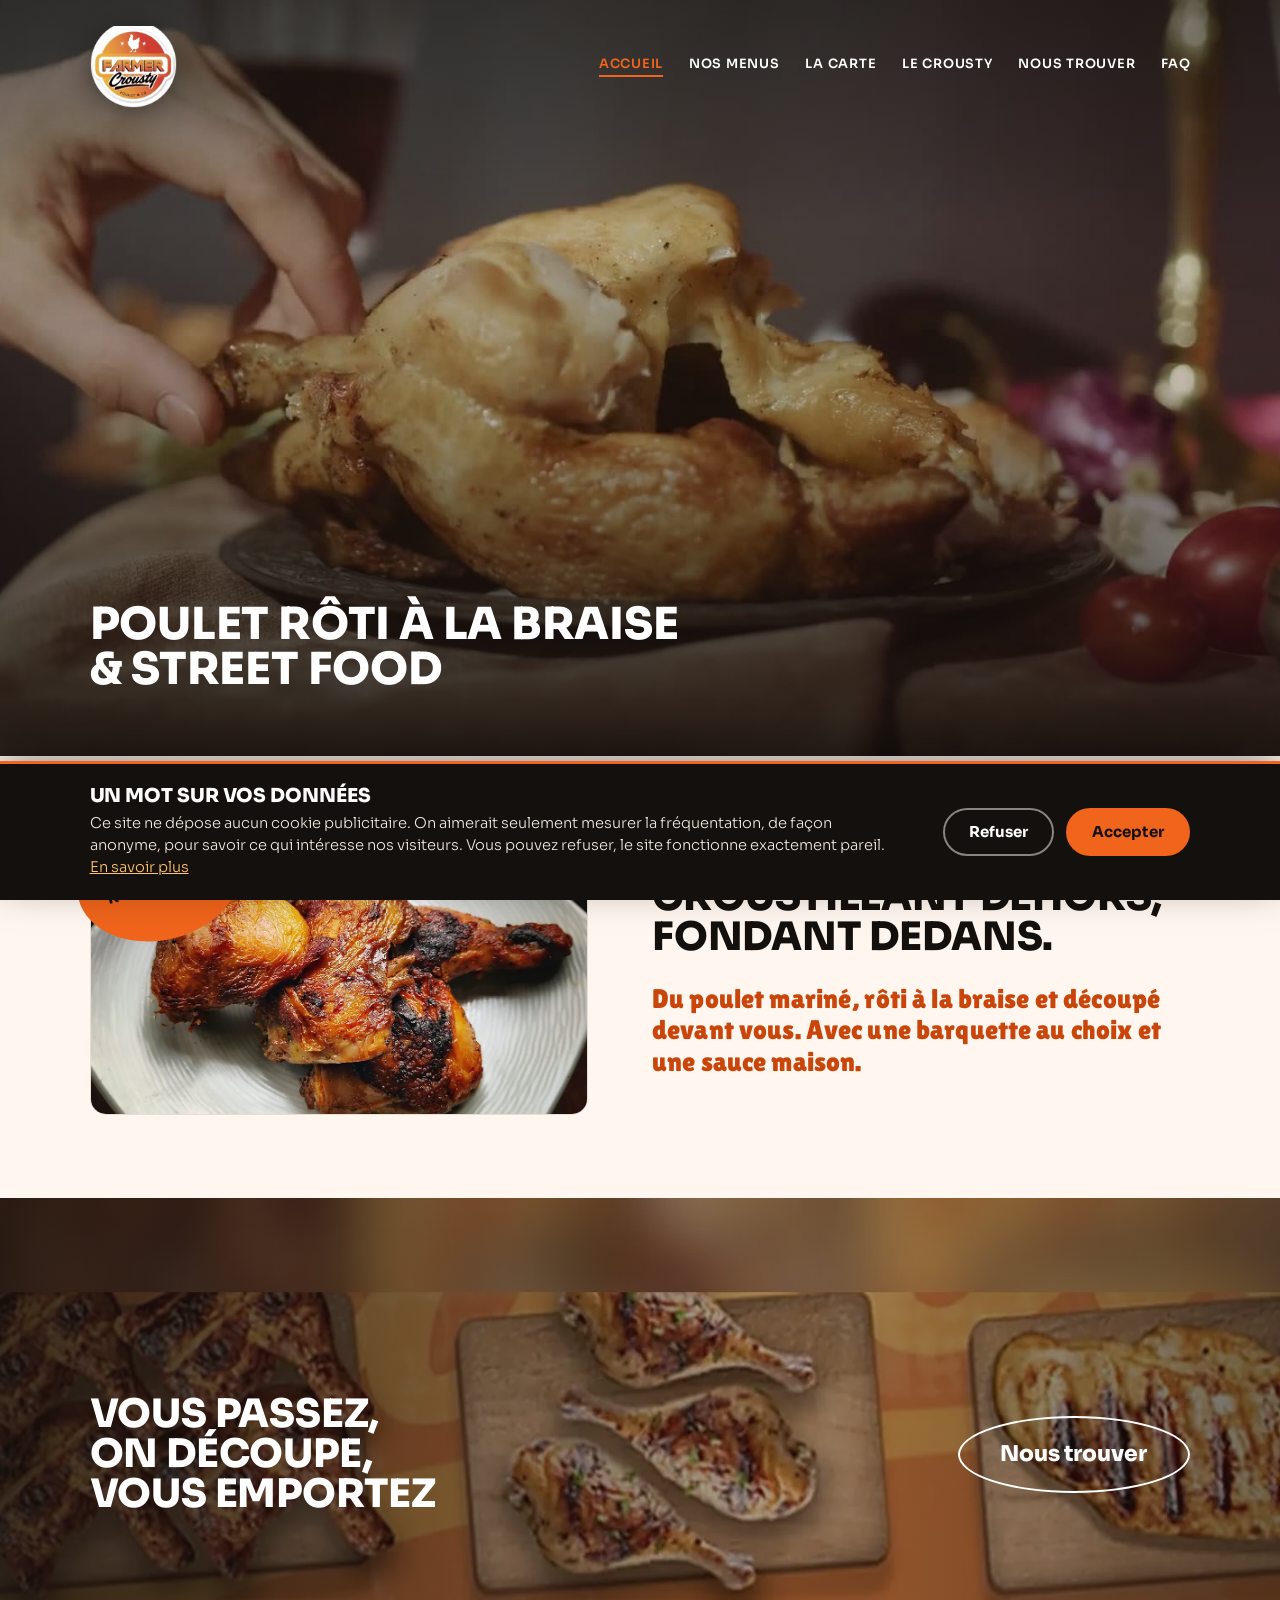
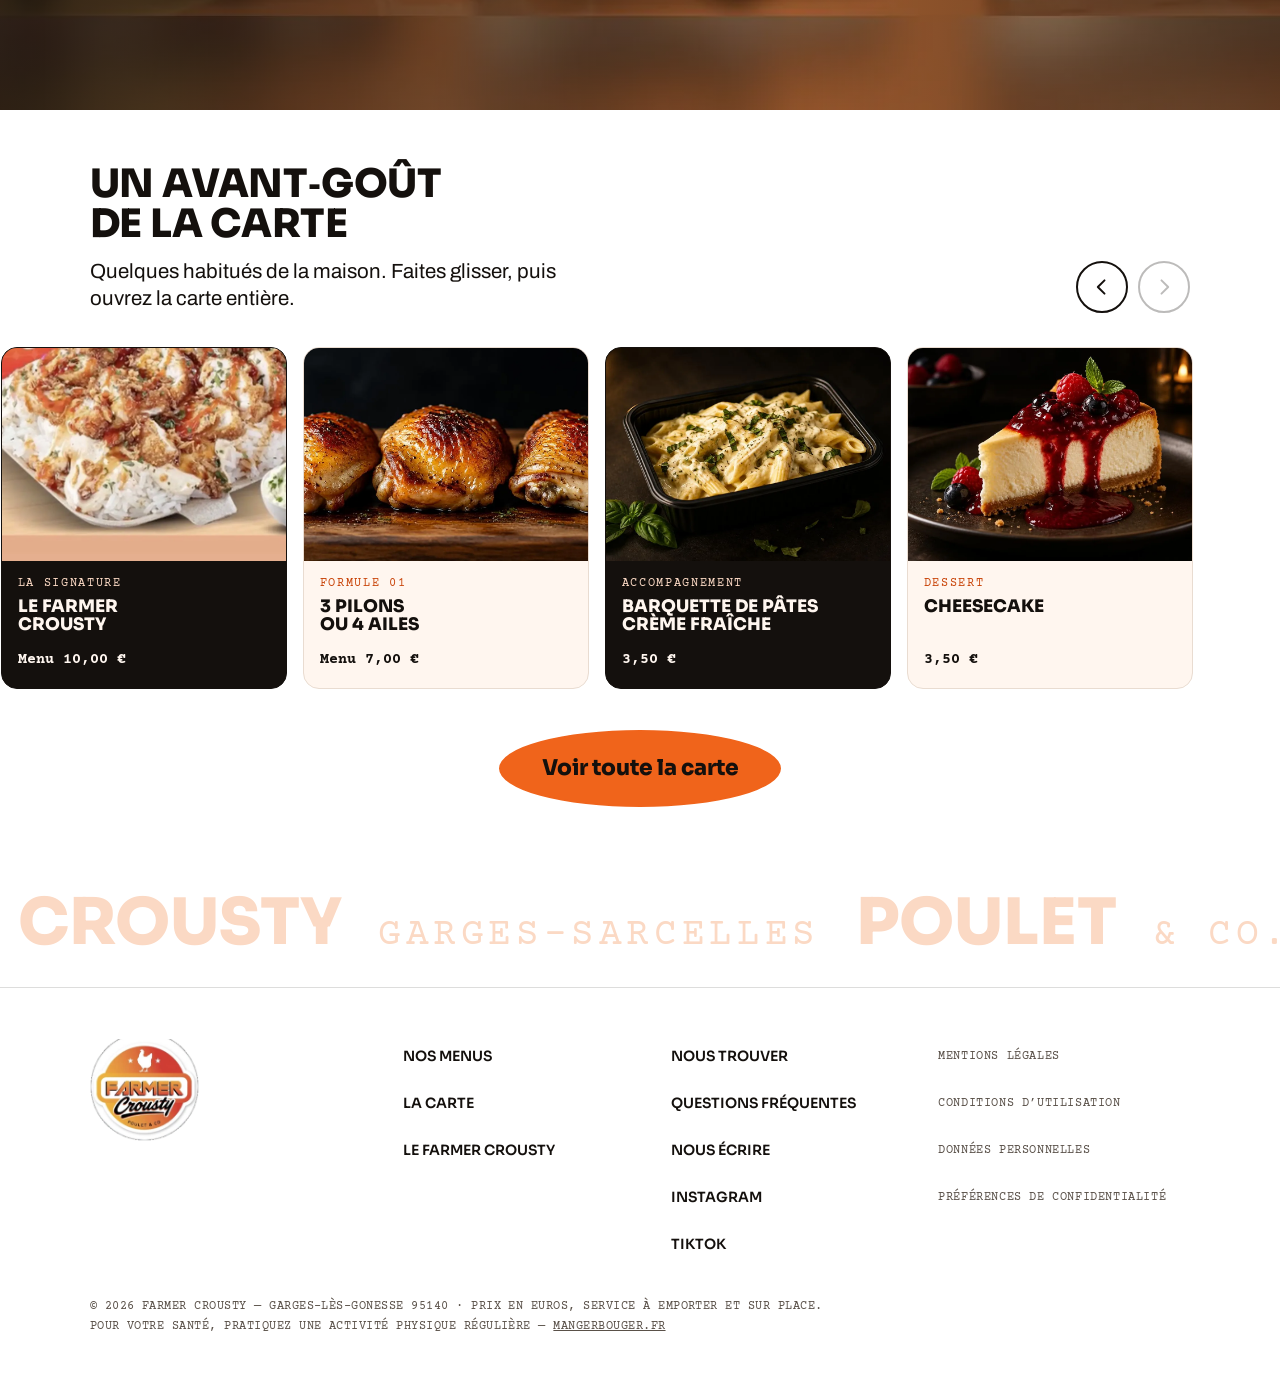
==== commit e463afc1: "Add files via upload" ====
--- a/index.html
+++ b/index.html
@@ -35,8 +35,8 @@
 
 <link rel="preconnect" href="https://fonts.googleapis.com">
 <link rel="preconnect" href="https://fonts.gstatic.com" crossorigin>
-<link rel="preload" as="style" href="https://fonts.googleapis.com/css2?family=Sora:wght@200;300;400;500;600;700;800&family=Archivo:wght@400;500&family=Courier+Prime:wght@400;700&display=swap">
-<link rel="stylesheet" href="https://fonts.googleapis.com/css2?family=Sora:wght@200;300;400;500;600;700;800&family=Archivo:wght@400;500&family=Courier+Prime:wght@400;700&display=swap">
+<link rel="preload" as="style" href="https://fonts.googleapis.com/css2?family=Sora:wght@200;300;400;500;600;700;800&family=Archivo:wght@400;500&family=Courier+Prime:wght@400;700&family=Lilita+One&display=swap">
+<link rel="stylesheet" href="https://fonts.googleapis.com/css2?family=Sora:wght@200;300;400;500;600;700;800&family=Archivo:wght@400;500&family=Courier+Prime:wght@400;700&family=Lilita+One&display=swap">
 <link rel="stylesheet" href="style.css">
 <script type="application/ld+json">
 {"@context":"https://schema.org","@type":"Restaurant",
@@ -88,7 +88,7 @@
     </div>
     <div class="bb-txt">
       <h2>Croustillant dehors,<br>fondant dedans.</h2>
-      <p class="lede">Du poulet mariné, rôti à la braise et découpé devant vous. Avec une barquette au choix et une sauce maison.</p>
+      <p class="lede punch">Du poulet mariné, rôti à la braise et découpé devant vous. Avec une barquette au choix et une sauce maison.</p>
     </div>
   </div>
 </section>
@@ -254,17 +254,16 @@
   })();
 
   /* ------------------------------ barre d'action fixe sur téléphone
-     Elle n'apparaît qu'une fois le premier écran dépassé, s'efface quand
-     le menu ou le bandeau cookies occupent déjà le bas de l'écran. */
+     Visible dès l'arrivée sur la page ; elle s'efface seulement quand le
+     menu ou le bandeau cookies occupent déjà le bas de l'écran. */
   var syncBar=function(){};
   var mobar=document.getElementById('mobar');
   if(mobar){
     syncBar=function(){
-      var y=window.scrollY||window.pageYOffset;
       var m=document.getElementById('menu');
       var ck=document.getElementById('cookies');
       var libre=(!m||!m.classList.contains('open'))&&(!ck||ck.hidden);
-      mobar.classList.toggle('on', y>240 && libre);
+      mobar.classList.toggle('on', libre);
     };
     window.addEventListener('scroll',syncBar,{passive:true});
     window.addEventListener('resize',syncBar);
--- a/style.css
+++ b/style.css
@@ -675,14 +675,13 @@
    Cibles tactiles plus généreuses et barre d'action fixe en bas d'écran.
    ========================================================================== */
 @media(max-width:760px){
-  /* les boutons principaux prennent toute la largeur : on les vise au pouce
-     sans regarder, et ils restent dans la forme ellipse de la maison */
+  /* boutons ellipse : compacts, mais toujours 50 px de haut au minimum */
   .ell{
-    display:flex;align-items:center;justify-content:center;text-align:center;
-    width:100%;max-width:360px;margin-inline:auto;
-    min-height:58px;padding:16px 24px;font-size:17px;
+    display:inline-flex;align-items:center;justify-content:center;text-align:center;
+    min-height:50px;padding:13px 30px;font-size:16px;
   }
-  .card .ell,.pcard .ell{max-width:none}
+  /* seul le bouton d'envoi du formulaire garde toute la largeur */
+  .form .ell{display:flex;width:100%;min-height:56px;font-size:17px}
 
   /* « Ouvrir le plan » était une pastille de 31 px de haut */
   .pill{min-height:48px;padding:14px 20px;font-size:13px}
@@ -745,6 +744,16 @@
 .pill-full{background:var(--brand);border-color:var(--brand);color:var(--ink);font-weight:700}
 .pill-full:hover{background:var(--ink);border-color:var(--ink);color:var(--white)}
 
+/* ---------- phrase d'accroche de l'accueil : Lilita One, en orange ----------
+   Une police ronde et grasse, franchement « fast-food », qui tranche avec le
+   titre en Sora juste au-dessus. En orange foncé (#C9450A) : le texte est assez
+   grand pour que le contraste passe largement le seuil AA des grands corps. */
+.bb-txt .lede.punch{
+  font-family:'Lilita One','Sora',-apple-system,'Segoe UI',Roboto,Arial,sans-serif;
+  font-weight:400;font-size:clamp(23px,2.1vw,30px);line-height:1.18;
+  letter-spacing:.005em;color:var(--brand-text);max-width:30ch;
+}
+
 
 /* ==========================================================================
    PAGES INTÉRIEURES
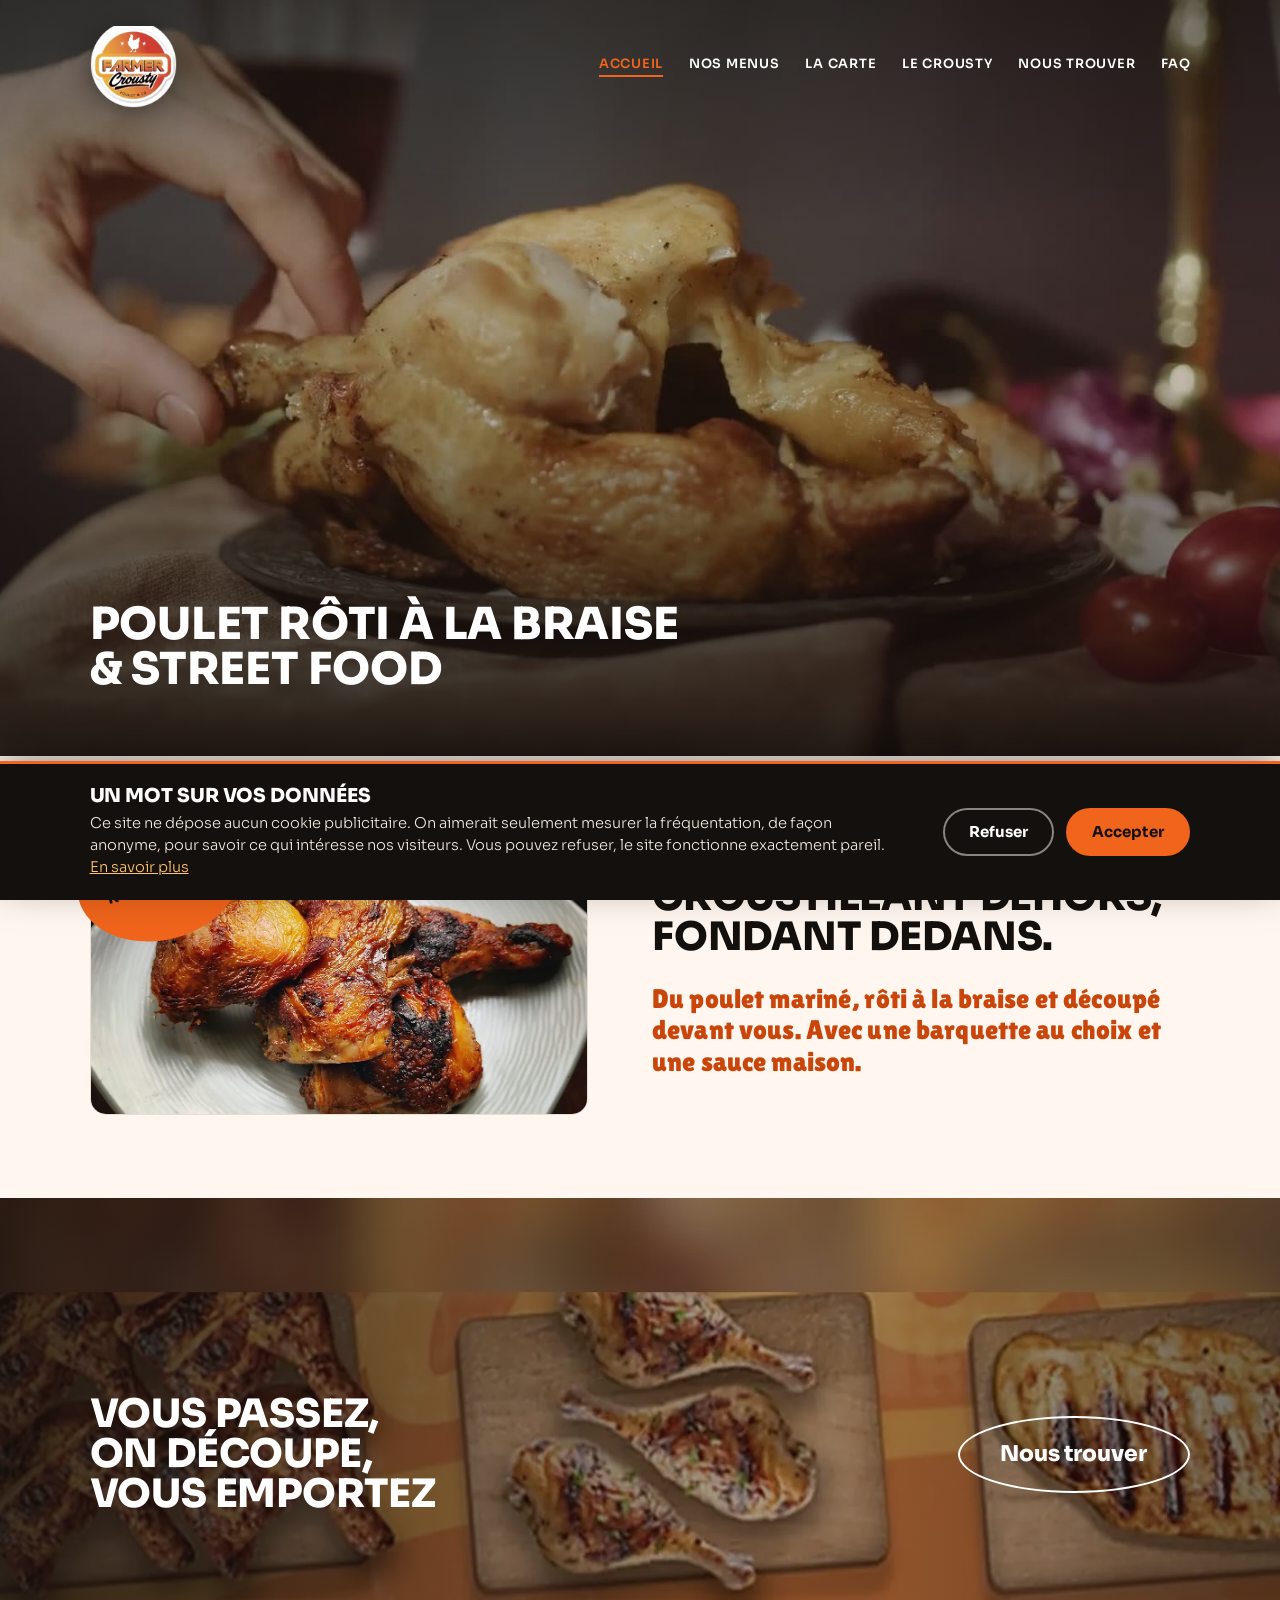
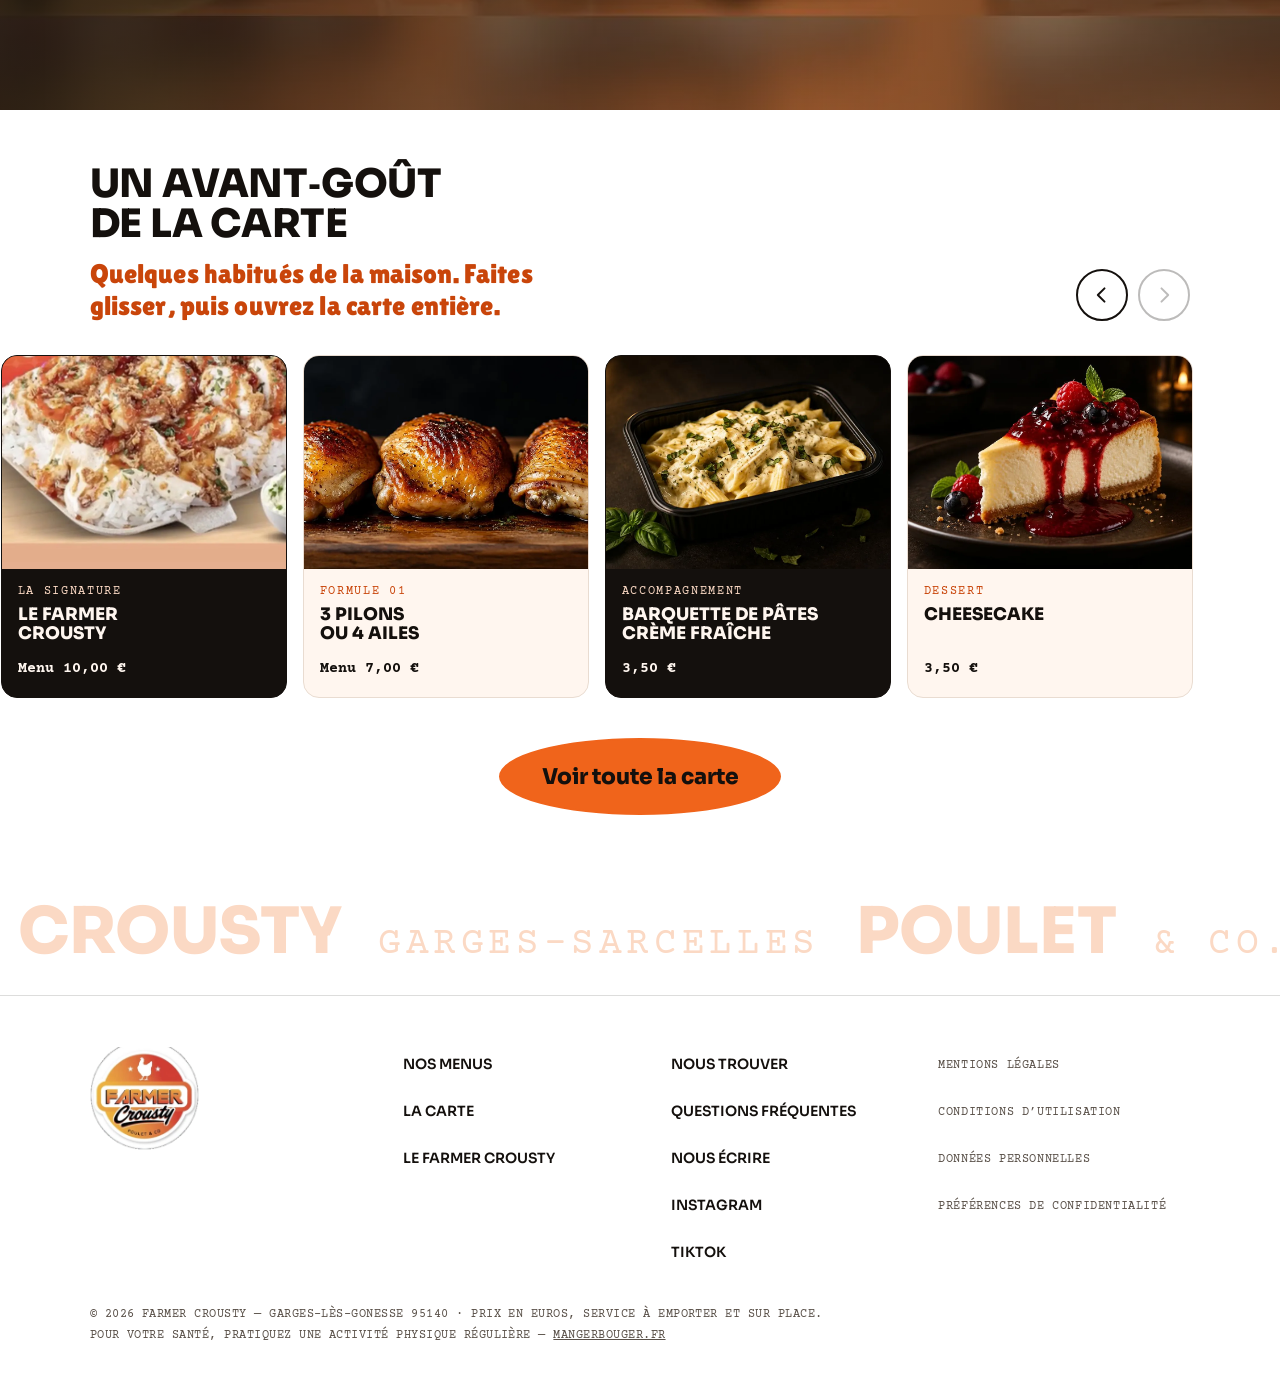
==== commit 6ccfee5e: "Add files via upload" ====
--- a/index.html
+++ b/index.html
@@ -6,15 +6,15 @@
 <!-- toute ressource appelée en http est basculée en https automatiquement -->
 <meta http-equiv="Content-Security-Policy" content="upgrade-insecure-requests">
 
-<title>Farmer Crousty — Poulet rôti à la braise à Garges-Sarcelles</title>
-<meta name="description" content="Poulet rôti à la braise, menus complets dès 7 €, tenders, alloco et sauces maison. À emporter et sur place, à la gare de Garges-Sarcelles.">
+<title>Farmer Crousty — Fast-food poulet à Garges-Sarcelles</title>
+<meta name="description" content="Fast-food de poulet à la gare RER D de Garges-Sarcelles : poulet grillé, tenders, Farmer Crousty et sauces maison. Menus dès 7 €, à emporter ou sur place.">
 <link rel="canonical" href="https://gracedanieloba-cmyk.github.io/Farmer-Crousty/">
 <meta name="robots" content="index, follow">
 <meta name="theme-color" content="#F0641B">
 
 <meta property="og:site_name" content="Farmer Crousty">
-<meta property="og:title" content="Farmer Crousty — Poulet rôti à la braise à Garges-Sarcelles">
-<meta property="og:description" content="Poulet rôti à la braise, menus complets dès 7 €, tenders, alloco et sauces maison. À emporter et sur place, à la gare de Garges-Sarcelles.">
+<meta property="og:title" content="Farmer Crousty — Fast-food poulet à Garges-Sarcelles">
+<meta property="og:description" content="Fast-food de poulet à la gare RER D de Garges-Sarcelles : poulet grillé, tenders, Farmer Crousty et sauces maison. Menus dès 7 €, à emporter ou sur place.">
 <meta property="og:type" content="website">
 <meta property="og:locale" content="fr_FR">
 <meta property="og:url" content="https://gracedanieloba-cmyk.github.io/Farmer-Crousty/">
@@ -23,8 +23,8 @@
 <meta property="og:image:height" content="630">
 <meta property="og:image:alt" content="Poulet rôti à la braise, Farmer Crousty à Garges-Sarcelles">
 <meta name="twitter:card" content="summary_large_image">
-<meta name="twitter:title" content="Farmer Crousty — Poulet rôti à la braise à Garges-Sarcelles">
-<meta name="twitter:description" content="Poulet rôti à la braise, menus complets dès 7 €, tenders, alloco et sauces maison. À emporter et sur place, à la gare de Garges-Sarcelles.">
+<meta name="twitter:title" content="Farmer Crousty — Fast-food poulet à Garges-Sarcelles">
+<meta name="twitter:description" content="Fast-food de poulet à la gare RER D de Garges-Sarcelles : poulet grillé, tenders, Farmer Crousty et sauces maison. Menus dès 7 €, à emporter ou sur place.">
 <meta name="twitter:image" content="https://gracedanieloba-cmyk.github.io/Farmer-Crousty/images/og-image.jpg">
 
 <link rel="icon" href="icons/favicon.ico" sizes="any">
@@ -39,15 +39,92 @@
 <link rel="stylesheet" href="https://fonts.googleapis.com/css2?family=Sora:wght@200;300;400;500;600;700;800&family=Archivo:wght@400;500&family=Courier+Prime:wght@400;700&family=Lilita+One&display=swap">
 <link rel="stylesheet" href="style.css">
 <script type="application/ld+json">
-{"@context":"https://schema.org","@type":"Restaurant",
-"name":"Farmer Crousty","servesCuisine":"Poulet rôti, street food",
-"url":"https://gracedanieloba-cmyk.github.io/Farmer-Crousty/","image":"https://gracedanieloba-cmyk.github.io/Farmer-Crousty/images/og-image.jpg",
-"priceRange":"€","address":{"@type":"PostalAddress",
-"streetAddress":"Avenue du Général de Gaulle","addressLocality":"Garges-lès-Gonesse",
-"postalCode":"95140","addressCountry":"FR"},
-"hasMenu":"https://gracedanieloba-cmyk.github.io/Farmer-Crousty/la-carte.html",
-"sameAs":["https://www.instagram.com/farmer_crousty/",
-"https://www.tiktok.com/@farmer_crousty"]}
+{
+ "@context": "https://schema.org",
+ "@graph": [
+  {
+   "@type": "WebSite",
+   "@id": "https://gracedanieloba-cmyk.github.io/Farmer-Crousty/#site",
+   "url": "https://gracedanieloba-cmyk.github.io/Farmer-Crousty/",
+   "name": "Farmer Crousty",
+   "inLanguage": "fr-FR",
+   "publisher": {
+    "@id": "https://gracedanieloba-cmyk.github.io/Farmer-Crousty/#restaurant"
+   }
+  },
+  {
+   "@type": "FastFoodRestaurant",
+   "@id": "https://gracedanieloba-cmyk.github.io/Farmer-Crousty/#restaurant",
+   "name": "Farmer Crousty",
+   "alternateName": "Farmer Crousty — Poulet & Co.",
+   "description": "Fast-food de poulet à la sortie de la gare RER D de Garges-Sarcelles : poulet grillé, tenders, Farmer Crousty, barquettes et sauces maison, à emporter ou sur place.",
+   "url": "https://gracedanieloba-cmyk.github.io/Farmer-Crousty/",
+   "logo": "https://gracedanieloba-cmyk.github.io/Farmer-Crousty/images/logo.png",
+   "image": [
+    "https://gracedanieloba-cmyk.github.io/Farmer-Crousty/images/og-image.jpg",
+    "https://gracedanieloba-cmyk.github.io/Farmer-Crousty/images/roti_maison.jpg",
+    "https://gracedanieloba-cmyk.github.io/Farmer-Crousty/images/farmer.jpg"
+   ],
+   "servesCuisine": [
+    "Poulet",
+    "Fast-food",
+    "Street food"
+   ],
+   "priceRange": "€",
+   "currenciesAccepted": "EUR",
+   "acceptsReservations": false,
+   "hasMenu": {
+    "@id": "https://gracedanieloba-cmyk.github.io/Farmer-Crousty/la-carte.html#menu"
+   },
+   "address": {
+    "@type": "PostalAddress",
+    "streetAddress": "Avenue du Général de Gaulle, gare de Garges-Sarcelles",
+    "addressLocality": "Garges-lès-Gonesse",
+    "postalCode": "95140",
+    "addressRegion": "Île-de-France",
+    "addressCountry": "FR"
+   },
+   "areaServed": [
+    "Garges-lès-Gonesse",
+    "Sarcelles"
+   ],
+   "openingHoursSpecification": [
+    {
+     "@type": "OpeningHoursSpecification",
+     "dayOfWeek": [
+      "Monday",
+      "Tuesday",
+      "Wednesday",
+      "Thursday"
+     ],
+     "opens": "11:30",
+     "closes": "23:00"
+    },
+    {
+     "@type": "OpeningHoursSpecification",
+     "dayOfWeek": [
+      "Friday",
+      "Saturday"
+     ],
+     "opens": "11:30",
+     "closes": "23:59"
+    },
+    {
+     "@type": "OpeningHoursSpecification",
+     "dayOfWeek": [
+      "Sunday"
+     ],
+     "opens": "12:00",
+     "closes": "23:00"
+    }
+   ],
+   "sameAs": [
+    "https://www.instagram.com/farmer_crousty/",
+    "https://www.tiktok.com/@farmer_crousty"
+   ]
+  }
+ ]
+}
 </script>
 </head>
 <body>
@@ -70,7 +147,7 @@
 </header><div id="haut"></div>
 <section class="hero" id="top">
   <div class="hero-bg">
-    <picture><source srcset="images/poster.webp" type="image/webp"><img src="images/poster.jpg" alt="Poulet rôti à la braise, servi sur une planche en bois" fetchpriority="high" width="1600" height="900" loading="eager" decoding="async"></picture>
+    <picture><source srcset="images/poster.webp" type="image/webp"><img src="images/poster.jpg" alt="Une main détache une cuisse de poulet doré, servi à l’assiette" fetchpriority="high" width="1600" height="900" loading="eager" decoding="async"></picture>
     <!-- VIDÉO : remplacer par le fichier sous licence (la version actuelle est l'aperçu iStock, filigrané) -->
     <video autoplay muted loop playsinline preload="auto" poster="images/poster.jpg" aria-hidden="true" tabindex="-1">
       <source src="poulet.mp4" type="video/mp4">
@@ -94,7 +171,7 @@
 </section>
 <!-- ====================== BANDEAU PHOTO ====================== -->
 <section class="strip">
-  <div class="strip-bg"><picture><source srcset="images/band.webp" type="image/webp"><img src="images/band.jpg" alt="Cuisses de poulet rôties alignées sur la planche" width="1920" height="560" loading="lazy" decoding="async"></picture></div>
+  <div class="strip-bg"><picture><source srcset="images/band.webp" type="image/webp"><img src="images/band.jpg" alt="Cuisses, pilons et escalope de poulet grillés, chacun sur sa planche en bois" width="1920" height="560" loading="lazy" decoding="async"></picture></div>
   <div class="wrap strip-in">
     <h2>Vous passez,<br>on découpe,<br>vous emportez</h2>
     <a class="ell ell-w" href="nous-trouver.html">Nous trouver</a>
@@ -105,7 +182,7 @@
   <div class="wrap sec-h apercu-h">
     <div class="apercu-t">
       <h2>Un avant&#8209;goût<br>de la carte</h2>
-      <p class="lede">Quelques habitués de la maison. Faites glisser, puis ouvrez la carte entière.</p>
+      <p class="lede punch">Quelques habitués de la maison. Faites glisser, puis ouvrez la carte entière.</p>
     </div>
     <div class="mrail-nav">
       <button type="button" class="marrow" data-mrail="prev" aria-label="Plat précédent" aria-controls="mrail">
--- a/style.css
+++ b/style.css
@@ -744,11 +744,11 @@
 .pill-full{background:var(--brand);border-color:var(--brand);color:var(--ink);font-weight:700}
 .pill-full:hover{background:var(--ink);border-color:var(--ink);color:var(--white)}
 
-/* ---------- phrase d'accroche de l'accueil : Lilita One, en orange ----------
+/* ---------- phrases d'accroche de l'accueil : Lilita One, en orange ----------
    Une police ronde et grasse, franchement « fast-food », qui tranche avec le
    titre en Sora juste au-dessus. En orange foncé (#C9450A) : le texte est assez
    grand pour que le contraste passe largement le seuil AA des grands corps. */
-.bb-txt .lede.punch{
+.lede.punch{
   font-family:'Lilita One','Sora',-apple-system,'Segoe UI',Roboto,Arial,sans-serif;
   font-weight:400;font-size:clamp(23px,2.1vw,30px);line-height:1.18;
   letter-spacing:.005em;color:var(--brand-text);max-width:30ch;
